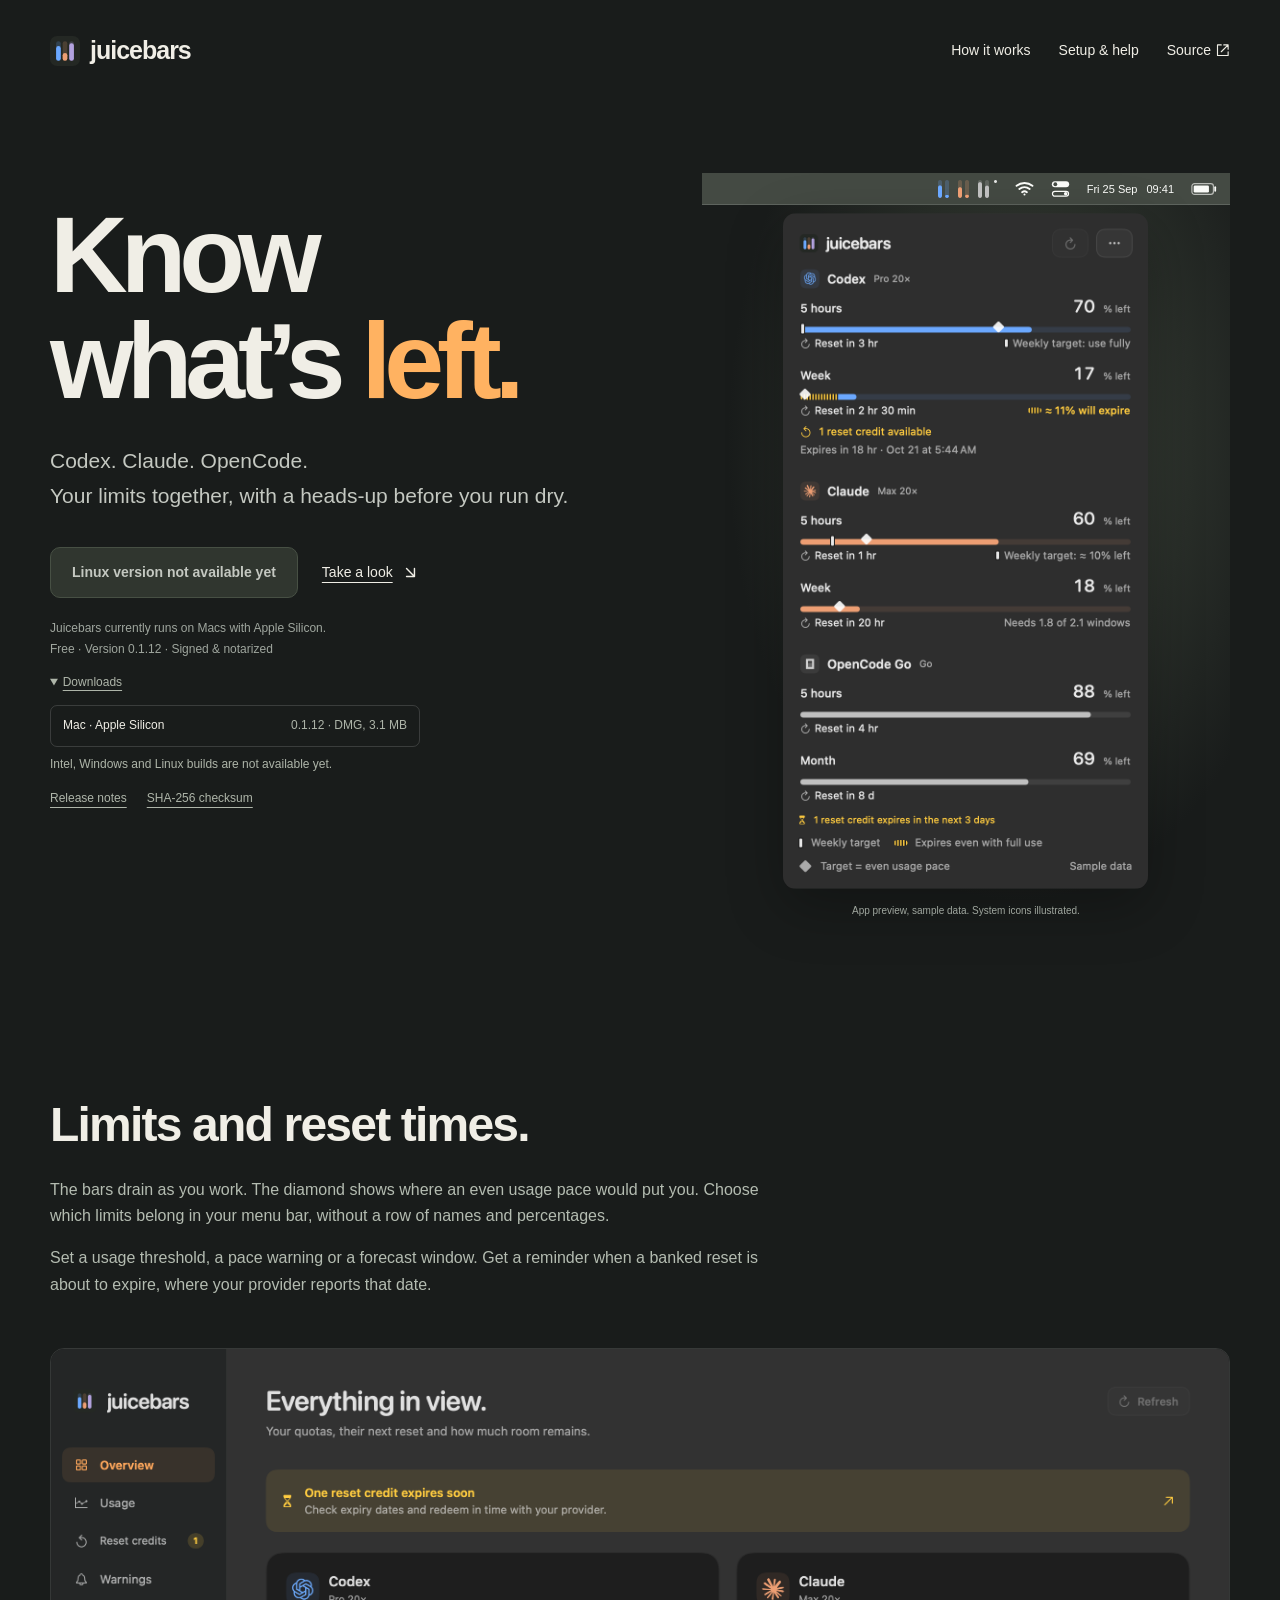
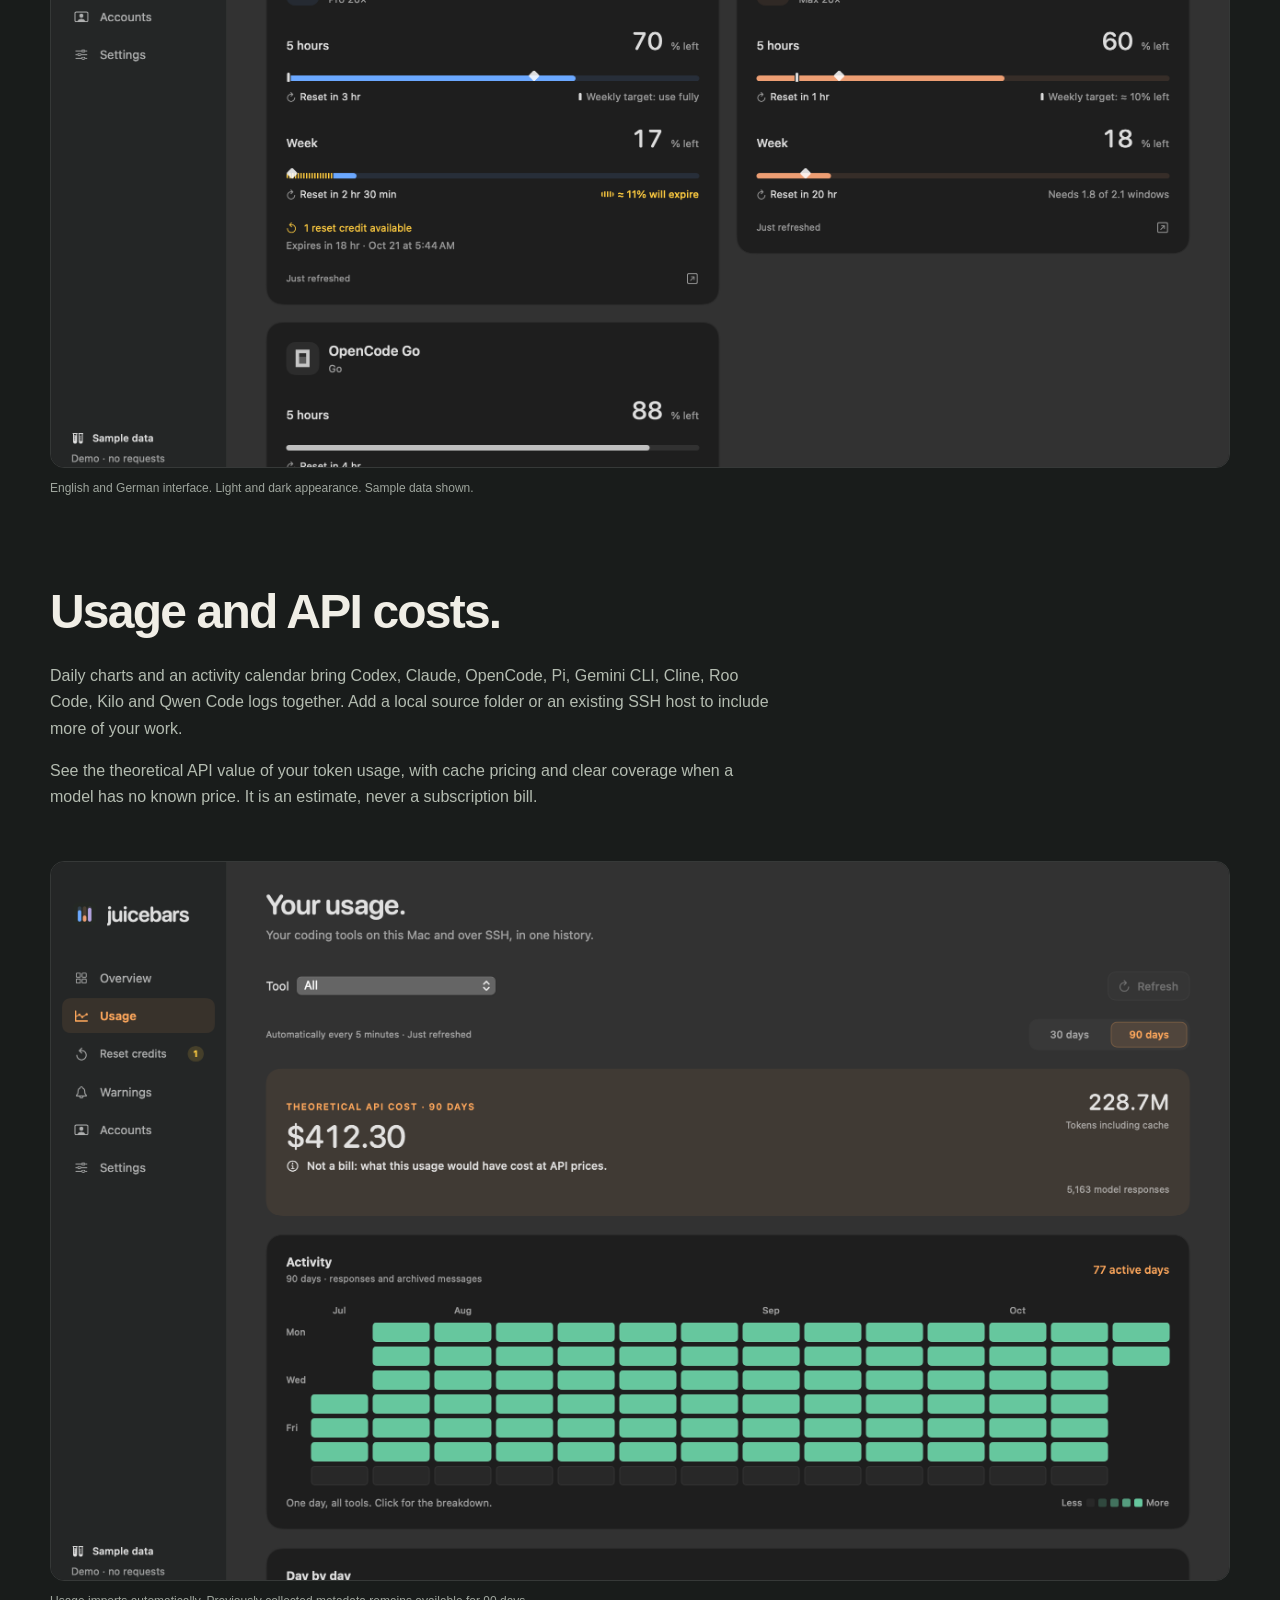
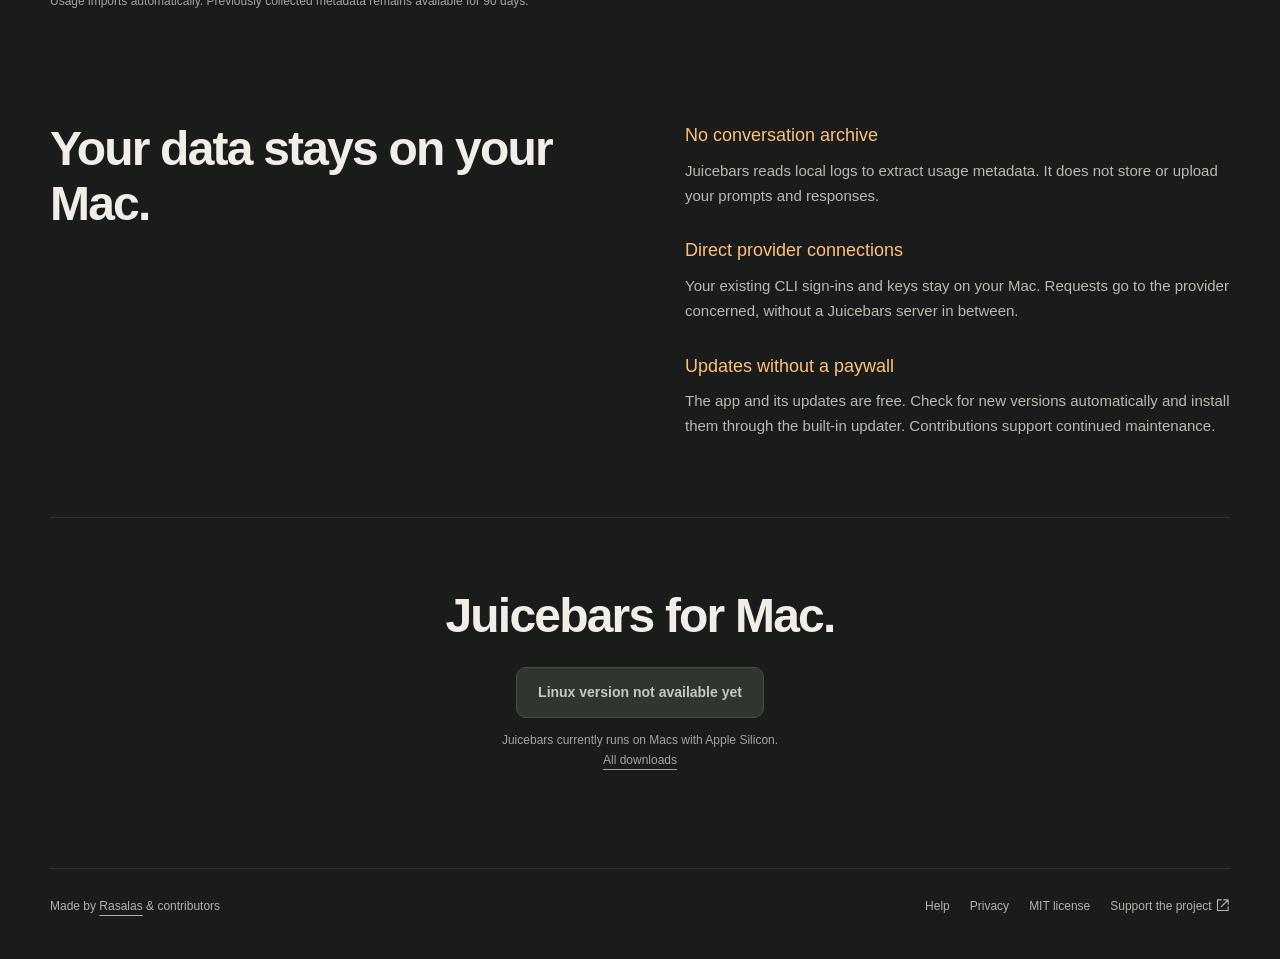
==== site/index.html @ 50c82d08 "Publish 0.1.12 downloads and update validation evidence" ====
<!doctype html>
<html lang="en">
<head>
<meta charset="utf-8"><meta name="viewport" content="width=device-width,initial-scale=1">
<title>Juicebars · Know what's left</title>
<meta name="description" content="Codex, Claude and OpenCode usage in your Mac menu bar. Quotas, timely warnings and local history. Free and open source.">
<meta name="theme-color" content="#191c1b"><link rel="icon" href="assets/juicebar.svg?v=juicebars"><link rel="stylesheet" href="style.css"><script src="download.js" defer></script>
<meta property="og:title" content="Juicebars · Know what's left"><meta property="og:description" content="Your AI subscriptions, one quiet menu bar. Free and open source for macOS."><meta property="og:image" content="https://rasalas.github.io/juicebar/assets/overview.png">
</head>
<body>
<a class="skip" href="#main">Skip to content</a>
<header class="wrap"><a class="brand" href="./"><img src="assets/juicebar.svg?v=juicebars" alt="" width="30" height="30">juicebars</a><nav aria-label="Main"><a href="#how">How it works</a><a href="help.html">Setup & help</a><a href="https://github.com/Rasalas/juicebar">Source <svg class="icon" viewBox="0 0 24 24" fill="none" stroke="currentColor" stroke-width="1.8" stroke-linecap="round" stroke-linejoin="round" aria-hidden="true" focusable="false"><path d="M14 3h7v7m0-7L10 14"/><path d="M10 3H4v17h17v-6"/></svg></a></nav></header>
<main id="main">
<section class="hero wrap">
<div class="intro"><h1>Know<br>what’s <em>left.</em></h1><p class="lead">Codex. Claude. OpenCode.<br>Your limits together, with a heads-up before you run dry.</p><div class="actions"><a class="button" data-download href="https://github.com/Rasalas/juicebar/releases/download/v0.1.12/Juicebar-0.1.12-macOS-arm64.dmg"><span data-download-label>Download for Mac</span> <svg class="icon" viewBox="0 0 24 24" fill="none" stroke="currentColor" stroke-width="1.8" stroke-linecap="round" stroke-linejoin="round" aria-hidden="true" focusable="false"><path d="M12 3v12m-5-5 5 5 5-5"/><path d="M5 15v5h14v-5"/></svg></a><a class="quiet" href="#how">Take a look <svg class="icon" viewBox="0 0 24 24" fill="none" stroke="currentColor" stroke-width="1.8" stroke-linecap="round" stroke-linejoin="round" aria-hidden="true" focusable="false"><path d="M7 7l10 10M7 17h10V7"/></svg></a></div><p class="small"><span data-download-status>Apple Silicon · macOS 14 or later</span><br>Free · Version 0.1.12 · Signed & notarized</p><details class="download-options"><summary>Downloads</summary><a href="https://github.com/Rasalas/juicebar/releases/download/v0.1.12/Juicebar-0.1.12-macOS-arm64.dmg">Mac · Apple Silicon <span>0.1.12 · DMG, 3.1 MB</span></a><p>Intel, Windows and Linux builds are not available yet.</p></details><p class="release-links"><a href="https://github.com/Rasalas/juicebar/releases/tag/v0.1.12">Release notes</a><a href="https://github.com/Rasalas/juicebar/releases/download/v0.1.12/SHA256SUMS.txt">SHA-256 checksum</a></p></div>
<div class="hero-art"><div class="menubar" role="img" aria-label="Menu bar preview with actual Juicebars artwork. From right to left: battery, date and time, Control Center, Wi-Fi, and Juicebars's Codex, Claude and OpenCode quota bars.">
  <img height="44" width="126" class="menu-limits" src="assets/menu-limits.png" alt="">
  <svg class="system-icon wifi" viewBox="0 0 24 18" aria-hidden="true"><g fill="none" stroke="currentColor" stroke-width="2.4" stroke-linecap="round"><path d="M2 5a16 16 0 0 1 20 0M5.5 9a10.5 10.5 0 0 1 13 0M9 13a5 5 0 0 1 6 0"/></g><circle cx="12" cy="16" r="1.3" fill="currentColor"/></svg>
  <svg class="system-icon control-center" viewBox="0 0 22 20" aria-hidden="true"><rect x="1" y="1" width="20" height="7" rx="3.5" fill="currentColor"/><circle cx="5" cy="4.5" r="2.2" fill="#444a43"/><rect x="1.7" y="12.7" width="18.6" height="5.6" rx="2.8" stroke="currentColor" stroke-width="1.4" fill="none"/><circle cx="17" cy="15.5" r="2" fill="currentColor"/></svg>
  <span class="menu-date">Fri 25 Sep <span>09:41</span></span>
  <svg class="system-icon battery" viewBox="0 0 29 14" aria-hidden="true"><rect x="1" y="1" width="24" height="12" rx="3" stroke="currentColor" stroke-opacity=".65" stroke-width="1.3" fill="none"/><rect x="3" y="3" width="17" height="8" rx="1.4" fill="currentColor"/><path d="M27 5v4" stroke="currentColor" stroke-width="2" stroke-linecap="round"/></svg>
</div><img height="1408" width="760" class="tray" src="assets/tray.png" alt="Juicebars popover with remaining quotas, reset times and even-pace markers for Codex, Claude and OpenCode Go."><p class="caption">App preview, sample data. System icons illustrated.</p></div>
</section>
<section id="how" class="wrap feature"><div><h2>Limits and reset times.</h2><p>The bars drain as you work. The diamond shows where an even usage pace would put you. Choose which limits belong in your menu bar, without a row of names and percentages.</p><p>Set a usage threshold, a pace warning or a forecast window. Get a reminder when a banked reset is about to expire, where your provider reports that date.</p></div><figure class="wide"><img height="1600" width="2560" src="assets/overview.png" loading="lazy" alt="Juicebars overview showing Codex and Claude quotas side by side, plus an expiring reset warning."><figcaption>English and German interface. Light and dark appearance. Sample data shown.</figcaption></figure></section>
<section class="wrap feature"><div><h2>Usage and API costs.</h2><p>Daily charts and an activity calendar bring Codex, Claude, OpenCode, Pi, Gemini CLI, Cline, Roo Code, Kilo and Qwen Code logs together. Add a local source folder or an existing SSH host to include more of your work.</p><p>See the theoretical API value of your token usage, with cache pricing and clear coverage when a model has no known price. It is an estimate, never a subscription bill.</p></div><figure class="wide"><img height="1600" width="2560" src="assets/usage.png" loading="lazy" alt="Usage dashboard with theoretical API costs, activity calendar and daily usage chart."><figcaption>Usage imports automatically. Previously collected metadata remains available for 90 days.</figcaption></figure></section>
<section class="wrap details"><div><h2>Your data stays on your Mac.</h2></div><dl><dt>No conversation archive</dt><dd>Juicebars reads local logs to extract usage metadata. It does not store or upload your prompts and responses.</dd><dt>Direct provider connections</dt><dd>Your existing CLI sign-ins and keys stay on your Mac. Requests go to the provider concerned, without a Juicebars server in between.</dd><dt>Updates without a paywall</dt><dd>The app and its updates are free. Check for new versions automatically and install them through the built-in updater. Contributions support continued maintenance.</dd></dl></section>
<section class="wrap last"><h2>Juicebars for Mac.</h2><a class="button" data-download href="https://github.com/Rasalas/juicebar/releases/download/v0.1.12/Juicebar-0.1.12-macOS-arm64.dmg"><span data-download-label>Download for Mac</span> <svg class="icon" viewBox="0 0 24 24" fill="none" stroke="currentColor" stroke-width="1.8" stroke-linecap="round" stroke-linejoin="round" aria-hidden="true" focusable="false"><path d="M12 3v12m-5-5 5 5 5-5"/><path d="M5 15v5h14v-5"/></svg></a><p class="small"><span data-download-status>Apple Silicon · macOS 14 or later</span><br><a href="#main">All downloads</a></p></section>
</main>
<footer class="wrap"><span>Made by <a href="https://github.com/Rasalas">Rasalas</a> & contributors</span><nav aria-label="Footer"><a href="help.html">Help</a><a href="https://github.com/Rasalas/juicebar/blob/main/PRIVACY.md">Privacy</a><a href="https://github.com/Rasalas/juicebar/blob/main/LICENSE">MIT license</a><a href="https://github.com/sponsors/Rasalas">Support the project <svg class="icon" viewBox="0 0 24 24" fill="none" stroke="currentColor" stroke-width="1.8" stroke-linecap="round" stroke-linejoin="round" aria-hidden="true" focusable="false"><path d="M14 3h7v7m0-7L10 14"/><path d="M10 3H4v17h17v-6"/></svg></a></nav></footer>
</body></html>
---- site/style.css ----
@font-face{font-family:JuiceDisplay;src:local("Avenir Next"),local("Avenir");font-display:swap}
*{box-sizing:border-box}
html{scroll-behavior:smooth;scroll-padding-top:30px}
body{margin:0;background:#191c1b;color:#f0eee6;font-family:JuiceDisplay,"Trebuchet MS",sans-serif;line-height:1.65}
a{color:inherit;text-underline-offset:5px}
a:focus-visible,summary:focus-visible{outline:3px solid #ffc077;outline-offset:6px}
a:hover{color:#ffc077}
.wrap{width:min(1180px,calc(100% - 64px));margin:auto}
header{display:flex;align-items:center;justify-content:space-between;padding:30px 0;gap:24px}
.brand{display:flex;align-items:center;gap:10px;font-size:25px;font-weight:800;letter-spacing:-1px;text-decoration:none}
nav{display:flex;gap:28px;font-size:14px}
nav a{text-decoration:none}
.hero{display:grid;grid-template-columns:1.13fr 1fr;align-items:start;gap:55px;padding:72px 0 70px}
.intro{padding-top:30px}
h1{font-size:clamp(76px,8.4vw,116px);letter-spacing:-7px;line-height:.98;margin:0 0 30px;font-weight:700}
h1 em{font-style:normal;color:#ffb261}
.lead{font-size:21px;line-height:1.65;color:#c4c8c1}
.actions{display:flex;align-items:center;gap:24px;margin:34px 0 20px}
.button{display:inline-flex;justify-content:space-between;gap:32px;align-items:center;text-decoration:none;color:#22241d;background:#ffb261;border:1px solid #ffb261;border-radius:10px;padding:13px 21px;font-weight:700;font-size:15px;transition:background .15s,transform .15s}
.button:hover{background:#ffd5a3;color:#22241d;transform:translateY(-2px)}
.quiet{font-size:14px}
.small,.caption,figcaption{font-size:12px;color:#9fa69e;line-height:1.7}
.hero-art{position:relative;padding:0 0 10px;border-radius:30px;background:radial-gradient(ellipse at 60% 35%,#40483d 0,transparent 65%)}




.tray{display:block;width:100%;max-width:365px;margin-inline:auto;height:auto;border-radius:13px;box-shadow:0 18px 55px #0004}
.caption{text-align:center;font-size:10px;margin:13px 0}
.feature{display:grid;grid-template-columns:1fr;gap:22px;padding-top:85px}
h2{font-weight:600;font-size:clamp(32px,4vw,48px);letter-spacing:-1.8px;line-height:1.15;margin:0 0 24px}
.feature>div{max-width:760px}
.feature p{max-width:720px;font-size:16px;color:#b4bcb1}
.wide{grid-column:1/-1;margin:12px 0 0}
.wide img{display:block;width:100%;height:auto;max-height:720px;object-fit:cover;object-position:top;border:1px solid #ffffff20;border-radius:14px}
.wide figcaption{margin-top:10px}
.details{display:grid;grid-template-columns:1fr 1fr;gap:90px;padding:110px 0 50px}
.details dl{margin:0}
.details dt{font-size:18px;color:#ffbf7c;margin-bottom:8px}
.details dd{margin:0 0 28px;color:#b4bcb1;font-size:15px}
.last{padding:70px 0 85px;border-top:1px solid #ffffff18;text-align:center}
.last .button{min-width:205px}
.last h2{font-size:48px}
footer{display:flex;justify-content:space-between;gap:25px;border-top:1px solid #ffffff18;padding:28px 0 42px!important;font-size:12px;color:#aeb5a9}
footer nav{gap:20px;font-size:12px}
.skip{position:absolute;left:20px;top:-100px;background:#ffb261;color:#191c1b;padding:10px;z-index:2}
.skip:focus{top:15px}
.article{max-width:800px;padding:50px 0 80px}
.article h1{font-size:64px;letter-spacing:-3px}
.article h2{font-size:28px;margin-top:45px}
.article p,.article li{color:#c6ccc2}
.article code{background:#30372e;border-radius:4px;padding:3px 7px;font-size:14px}
.article li{margin-bottom:12px}
.article details{border-top:1px solid #ffffff20;padding:18px 0}
.article summary{cursor:pointer;font-size:18px;color:#ffbf7c}
.article .note{padding:18px 22px;border-left:3px solid #ffb261;background:#242824}
@media(max-width:800px){.wrap{width:calc(100% - 40px)}
header{padding:22px 0}
header nav{gap:16px}
header nav a[href="#how"]{display:none}
.hero{gap:30px;padding-top:35px;grid-template-columns:1fr 1fr}
h1{font-size:75px;letter-spacing:-4px}
.lead{font-size:17px}
.actions{flex-direction:column;align-items:flex-start;gap:16px}
.hero-art{padding:0}
.details{gap:35px}
.feature{grid-template-columns:1fr;gap:16px}
.wide img{max-height:540px}
footer{flex-direction:column}
.last h2{font-size:38px}
}
@media(max-width:560px){.hero{grid-template-columns:1fr;padding-top:20px}
.intro{padding-top:0}
h1{font-size:84px}
.lead{font-size:19px}
.actions{flex-direction:row;align-items:center;flex-wrap:wrap}
.hero-art{max-width:390px;width:100%;margin:25px auto 0}
.tray{max-height:none}
.feature{padding-top:70px}
.details{grid-template-columns:1fr;padding-top:70px;gap:20px}
.wide img{max-height:360px}
.article h1{font-size:48px}
footer nav{flex-wrap:wrap}
}
@media(prefers-reduced-motion:reduce){html{scroll-behavior:auto}
.button{transition:none}
}

.icon{width:19px;height:19px;flex:none;vertical-align:-4px}
nav .icon,footer .icon{width:15px;height:15px;vertical-align:-3px}
.quiet{display:inline-flex;align-items:center;gap:8px;white-space:nowrap}
.release-links{display:flex;gap:20px;font-size:12px;color:#aeb5a9;margin-top:8px}
.menubar{height:32px;display:flex;justify-content:flex-end;align-items:center;gap:17px;padding:0 13px;margin:0 0 8px;border-bottom:1px solid #ffffff24;background:#444a43;color:#fafbf8;font-family:-apple-system,BlinkMacSystemFont,sans-serif;white-space:nowrap}

.system-icon{display:block;flex:none;width:19px;height:18px}
.system-icon.battery{width:26px;height:14px}
.menu-date{font-size:11px;font-weight:500;display:flex;gap:9px}
@media(max-width:1000px) and (min-width:561px){.menubar{gap:9px;padding-inline:8px}.menu-date{font-size:10px;gap:5px}.system-icon{width:16px}.system-icon.battery{width:22px}}
@media(max-width:700px) and (min-width:561px){.hero{grid-template-columns:1fr}.hero-art{max-width:440px;width:100%;margin:15px auto 0}.actions{flex-direction:row;align-items:center}.menubar{gap:16px}}
@media(max-width:380px){.menubar{gap:9px;padding-inline:8px}.menu-date{font-size:10px;gap:5px}.system-icon{width:16px}.system-icon.battery{width:22px}header{gap:12px}.brand{font-size:23px}header nav{gap:12px;font-size:12px}}

.button[aria-disabled="true"]{background:#30362f;border-color:#475044;color:#c4c8c1;cursor:default;transform:none;font-size:14px;gap:12px}
.button[aria-disabled="true"] .icon{display:none}
.download-options{font-size:12px;color:#aeb5a9;max-width:370px;margin:14px 0}
.download-options summary{cursor:pointer;width:fit-content;text-decoration:underline;text-underline-offset:4px}
.download-options a{display:flex;justify-content:space-between;gap:12px;margin-top:12px;padding:10px 12px;border:1px solid #ffffff25;border-radius:7px;text-decoration:none;color:#f0eee6}
.download-options a:hover{border-color:#ffb261}
.download-options a span{color:#aeb5a9;white-space:nowrap}
.download-options p{margin:8px 0}

.menu-limits{height:22px;width:auto;display:block;flex:none}
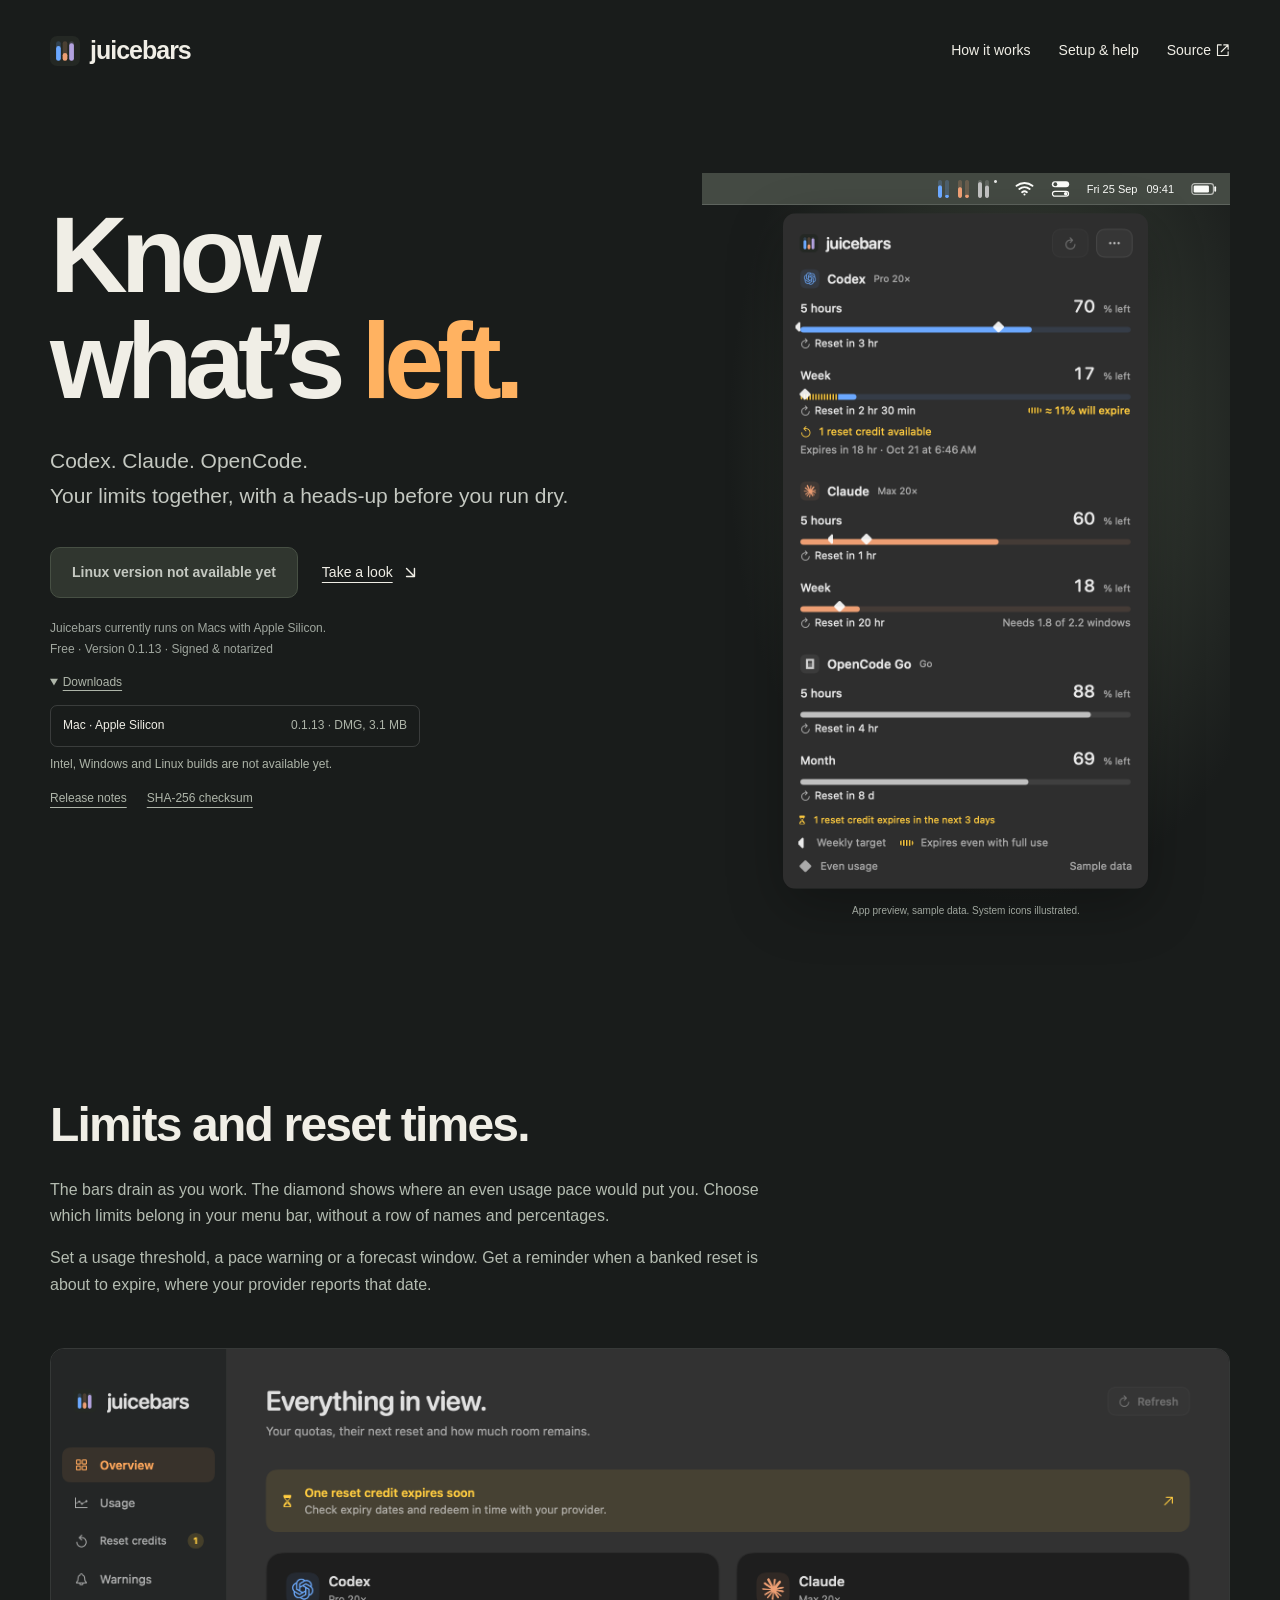
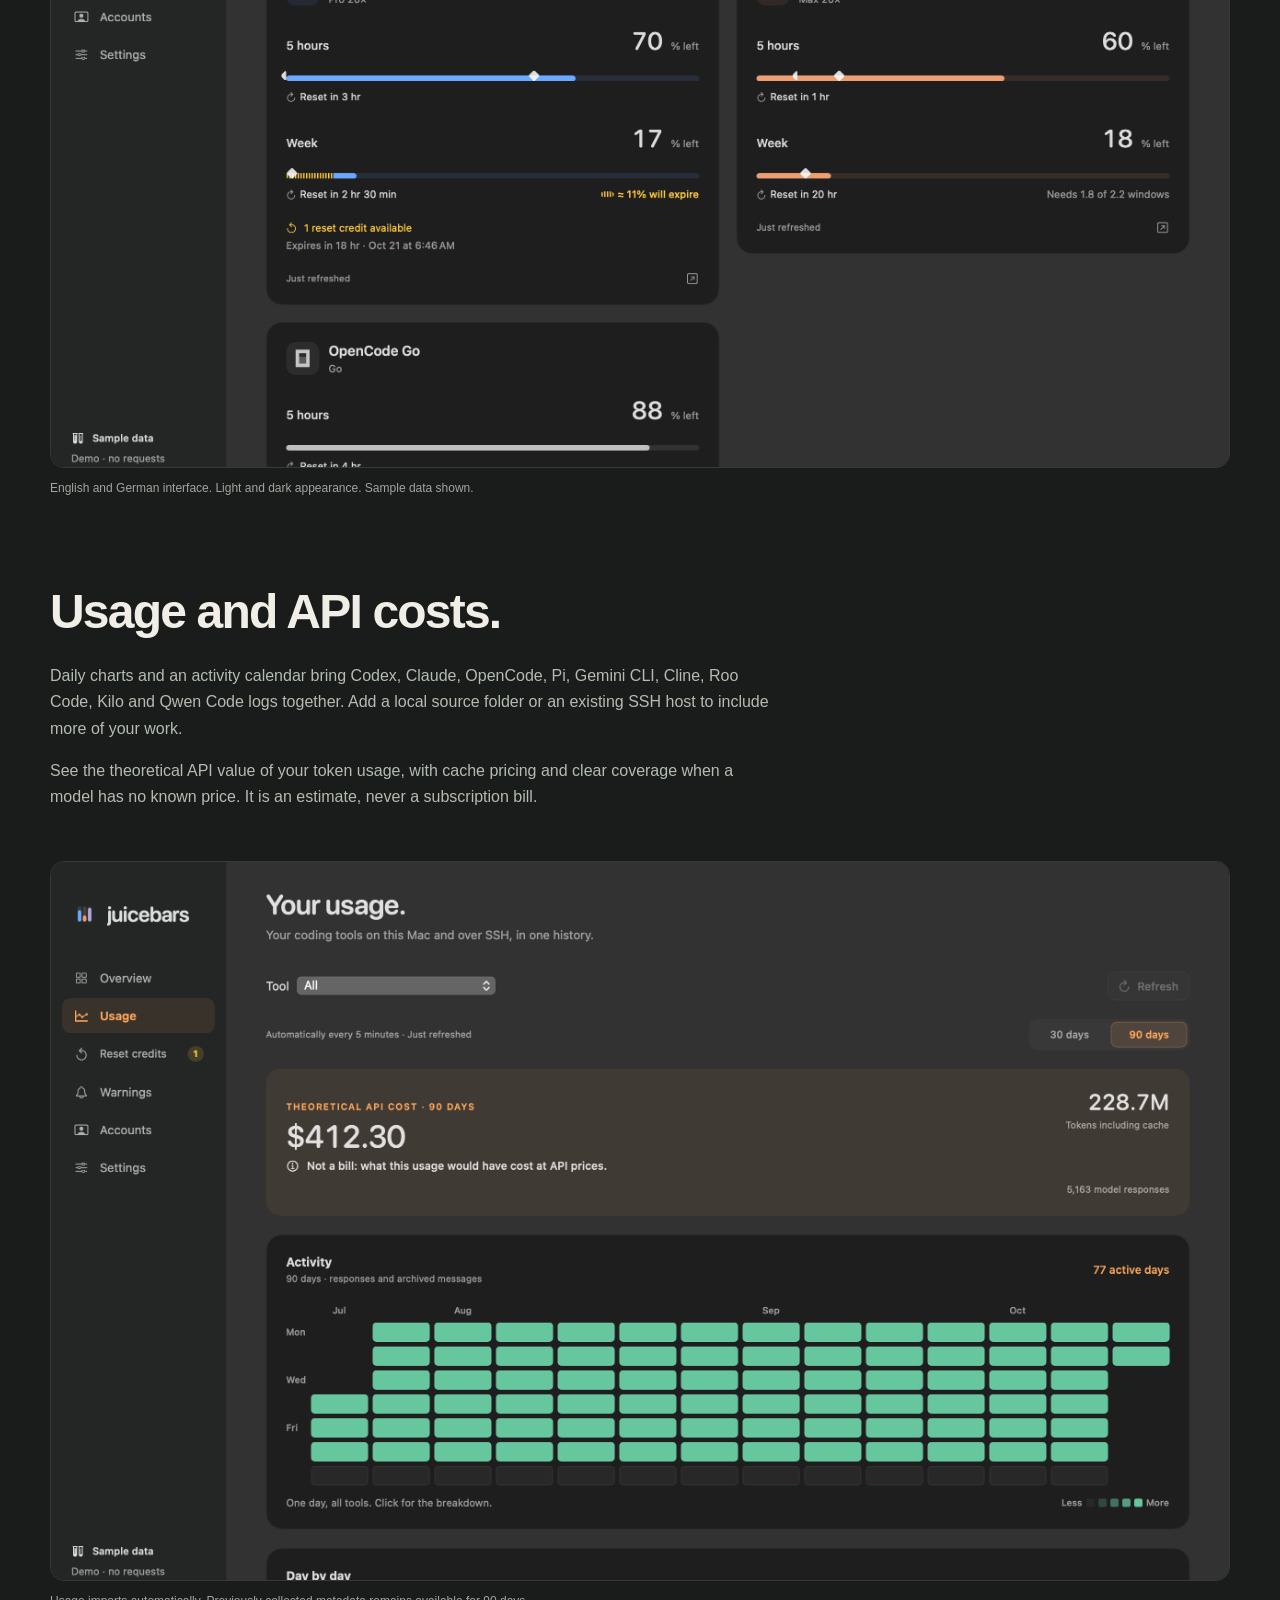
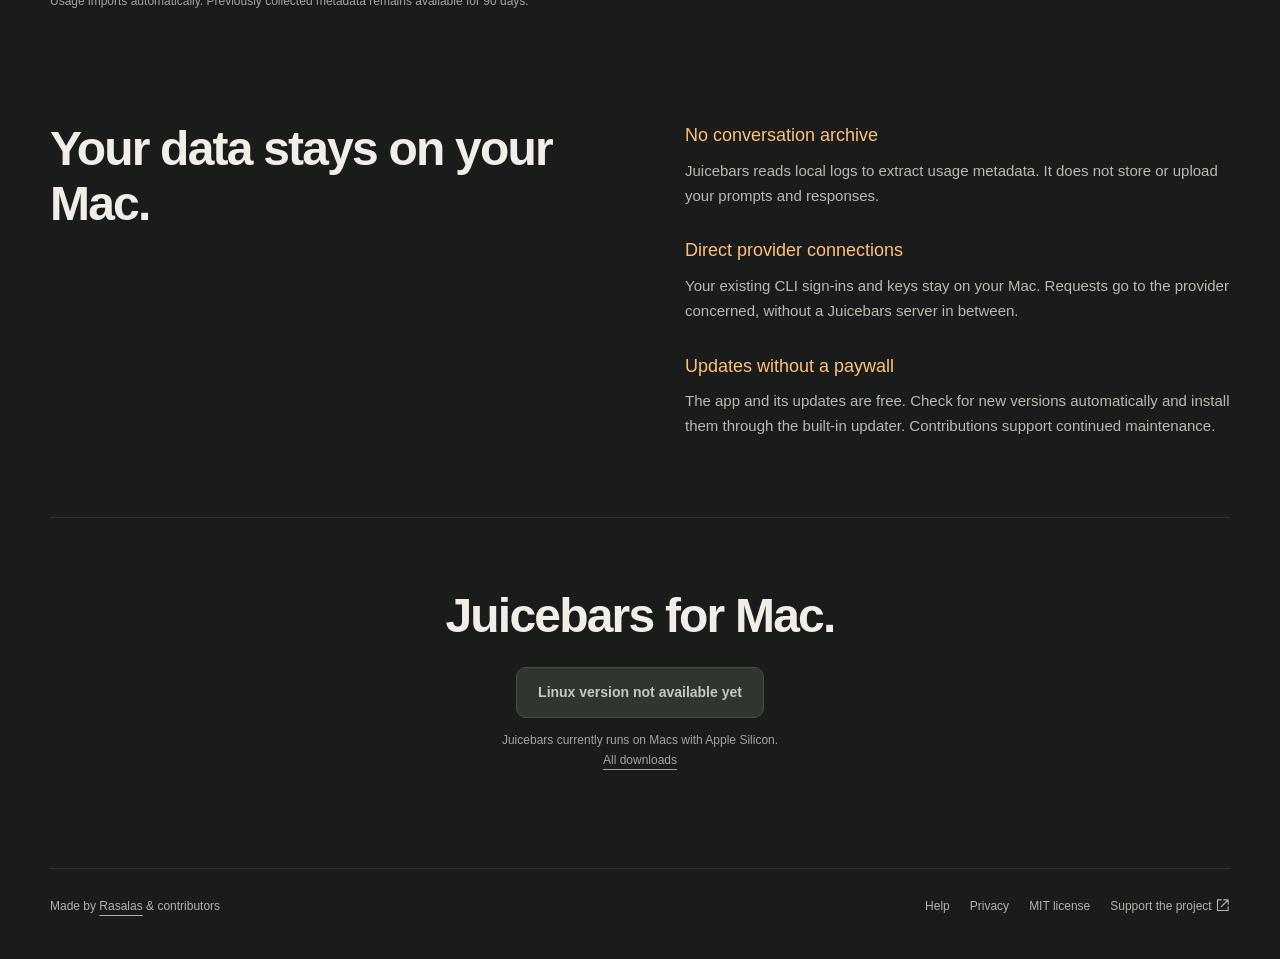
==== commit aa90fbc3: "Publish 0.1.13 download links and release validation" ====
--- a/site/index.html
+++ b/site/index.html
@@ -12,7 +12,7 @@
 <header class="wrap"><a class="brand" href="./"><img src="assets/juicebar.svg?v=juicebars" alt="" width="30" height="30">juicebars</a><nav aria-label="Main"><a href="#how">How it works</a><a href="help.html">Setup & help</a><a href="https://github.com/Rasalas/juicebar">Source <svg class="icon" viewBox="0 0 24 24" fill="none" stroke="currentColor" stroke-width="1.8" stroke-linecap="round" stroke-linejoin="round" aria-hidden="true" focusable="false"><path d="M14 3h7v7m0-7L10 14"/><path d="M10 3H4v17h17v-6"/></svg></a></nav></header>
 <main id="main">
 <section class="hero wrap">
-<div class="intro"><h1>Know<br>what’s <em>left.</em></h1><p class="lead">Codex. Claude. OpenCode.<br>Your limits together, with a heads-up before you run dry.</p><div class="actions"><a class="button" data-download href="https://github.com/Rasalas/juicebar/releases/download/v0.1.12/Juicebar-0.1.12-macOS-arm64.dmg"><span data-download-label>Download for Mac</span> <svg class="icon" viewBox="0 0 24 24" fill="none" stroke="currentColor" stroke-width="1.8" stroke-linecap="round" stroke-linejoin="round" aria-hidden="true" focusable="false"><path d="M12 3v12m-5-5 5 5 5-5"/><path d="M5 15v5h14v-5"/></svg></a><a class="quiet" href="#how">Take a look <svg class="icon" viewBox="0 0 24 24" fill="none" stroke="currentColor" stroke-width="1.8" stroke-linecap="round" stroke-linejoin="round" aria-hidden="true" focusable="false"><path d="M7 7l10 10M7 17h10V7"/></svg></a></div><p class="small"><span data-download-status>Apple Silicon · macOS 14 or later</span><br>Free · Version 0.1.12 · Signed & notarized</p><details class="download-options"><summary>Downloads</summary><a href="https://github.com/Rasalas/juicebar/releases/download/v0.1.12/Juicebar-0.1.12-macOS-arm64.dmg">Mac · Apple Silicon <span>0.1.12 · DMG, 3.1 MB</span></a><p>Intel, Windows and Linux builds are not available yet.</p></details><p class="release-links"><a href="https://github.com/Rasalas/juicebar/releases/tag/v0.1.12">Release notes</a><a href="https://github.com/Rasalas/juicebar/releases/download/v0.1.12/SHA256SUMS.txt">SHA-256 checksum</a></p></div>
+<div class="intro"><h1>Know<br>what’s <em>left.</em></h1><p class="lead">Codex. Claude. OpenCode.<br>Your limits together, with a heads-up before you run dry.</p><div class="actions"><a class="button" data-download href="https://github.com/Rasalas/juicebar/releases/download/v0.1.13/Juicebar-0.1.13-macOS-arm64.dmg"><span data-download-label>Download for Mac</span> <svg class="icon" viewBox="0 0 24 24" fill="none" stroke="currentColor" stroke-width="1.8" stroke-linecap="round" stroke-linejoin="round" aria-hidden="true" focusable="false"><path d="M12 3v12m-5-5 5 5 5-5"/><path d="M5 15v5h14v-5"/></svg></a><a class="quiet" href="#how">Take a look <svg class="icon" viewBox="0 0 24 24" fill="none" stroke="currentColor" stroke-width="1.8" stroke-linecap="round" stroke-linejoin="round" aria-hidden="true" focusable="false"><path d="M7 7l10 10M7 17h10V7"/></svg></a></div><p class="small"><span data-download-status>Apple Silicon · macOS 14 or later</span><br>Free · Version 0.1.13 · Signed & notarized</p><details class="download-options"><summary>Downloads</summary><a href="https://github.com/Rasalas/juicebar/releases/download/v0.1.13/Juicebar-0.1.13-macOS-arm64.dmg">Mac · Apple Silicon <span>0.1.13 · DMG, 3.1 MB</span></a><p>Intel, Windows and Linux builds are not available yet.</p></details><p class="release-links"><a href="https://github.com/Rasalas/juicebar/releases/tag/v0.1.13">Release notes</a><a href="https://github.com/Rasalas/juicebar/releases/download/v0.1.13/SHA256SUMS.txt">SHA-256 checksum</a></p></div>
 <div class="hero-art"><div class="menubar" role="img" aria-label="Menu bar preview with actual Juicebars artwork. From right to left: battery, date and time, Control Center, Wi-Fi, and Juicebars's Codex, Claude and OpenCode quota bars.">
   <img height="44" width="126" class="menu-limits" src="assets/menu-limits.png" alt="">
   <svg class="system-icon wifi" viewBox="0 0 24 18" aria-hidden="true"><g fill="none" stroke="currentColor" stroke-width="2.4" stroke-linecap="round"><path d="M2 5a16 16 0 0 1 20 0M5.5 9a10.5 10.5 0 0 1 13 0M9 13a5 5 0 0 1 6 0"/></g><circle cx="12" cy="16" r="1.3" fill="currentColor"/></svg>
@@ -24,7 +24,7 @@
 <section id="how" class="wrap feature"><div><h2>Limits and reset times.</h2><p>The bars drain as you work. The diamond shows where an even usage pace would put you. Choose which limits belong in your menu bar, without a row of names and percentages.</p><p>Set a usage threshold, a pace warning or a forecast window. Get a reminder when a banked reset is about to expire, where your provider reports that date.</p></div><figure class="wide"><img height="1600" width="2560" src="assets/overview.png" loading="lazy" alt="Juicebars overview showing Codex and Claude quotas side by side, plus an expiring reset warning."><figcaption>English and German interface. Light and dark appearance. Sample data shown.</figcaption></figure></section>
 <section class="wrap feature"><div><h2>Usage and API costs.</h2><p>Daily charts and an activity calendar bring Codex, Claude, OpenCode, Pi, Gemini CLI, Cline, Roo Code, Kilo and Qwen Code logs together. Add a local source folder or an existing SSH host to include more of your work.</p><p>See the theoretical API value of your token usage, with cache pricing and clear coverage when a model has no known price. It is an estimate, never a subscription bill.</p></div><figure class="wide"><img height="1600" width="2560" src="assets/usage.png" loading="lazy" alt="Usage dashboard with theoretical API costs, activity calendar and daily usage chart."><figcaption>Usage imports automatically. Previously collected metadata remains available for 90 days.</figcaption></figure></section>
 <section class="wrap details"><div><h2>Your data stays on your Mac.</h2></div><dl><dt>No conversation archive</dt><dd>Juicebars reads local logs to extract usage metadata. It does not store or upload your prompts and responses.</dd><dt>Direct provider connections</dt><dd>Your existing CLI sign-ins and keys stay on your Mac. Requests go to the provider concerned, without a Juicebars server in between.</dd><dt>Updates without a paywall</dt><dd>The app and its updates are free. Check for new versions automatically and install them through the built-in updater. Contributions support continued maintenance.</dd></dl></section>
-<section class="wrap last"><h2>Juicebars for Mac.</h2><a class="button" data-download href="https://github.com/Rasalas/juicebar/releases/download/v0.1.12/Juicebar-0.1.12-macOS-arm64.dmg"><span data-download-label>Download for Mac</span> <svg class="icon" viewBox="0 0 24 24" fill="none" stroke="currentColor" stroke-width="1.8" stroke-linecap="round" stroke-linejoin="round" aria-hidden="true" focusable="false"><path d="M12 3v12m-5-5 5 5 5-5"/><path d="M5 15v5h14v-5"/></svg></a><p class="small"><span data-download-status>Apple Silicon · macOS 14 or later</span><br><a href="#main">All downloads</a></p></section>
+<section class="wrap last"><h2>Juicebars for Mac.</h2><a class="button" data-download href="https://github.com/Rasalas/juicebar/releases/download/v0.1.13/Juicebar-0.1.13-macOS-arm64.dmg"><span data-download-label>Download for Mac</span> <svg class="icon" viewBox="0 0 24 24" fill="none" stroke="currentColor" stroke-width="1.8" stroke-linecap="round" stroke-linejoin="round" aria-hidden="true" focusable="false"><path d="M12 3v12m-5-5 5 5 5-5"/><path d="M5 15v5h14v-5"/></svg></a><p class="small"><span data-download-status>Apple Silicon · macOS 14 or later</span><br><a href="#main">All downloads</a></p></section>
 </main>
 <footer class="wrap"><span>Made by <a href="https://github.com/Rasalas">Rasalas</a> & contributors</span><nav aria-label="Footer"><a href="help.html">Help</a><a href="https://github.com/Rasalas/juicebar/blob/main/PRIVACY.md">Privacy</a><a href="https://github.com/Rasalas/juicebar/blob/main/LICENSE">MIT license</a><a href="https://github.com/sponsors/Rasalas">Support the project <svg class="icon" viewBox="0 0 24 24" fill="none" stroke="currentColor" stroke-width="1.8" stroke-linecap="round" stroke-linejoin="round" aria-hidden="true" focusable="false"><path d="M14 3h7v7m0-7L10 14"/><path d="M10 3H4v17h17v-6"/></svg></a></nav></footer>
 </body></html>
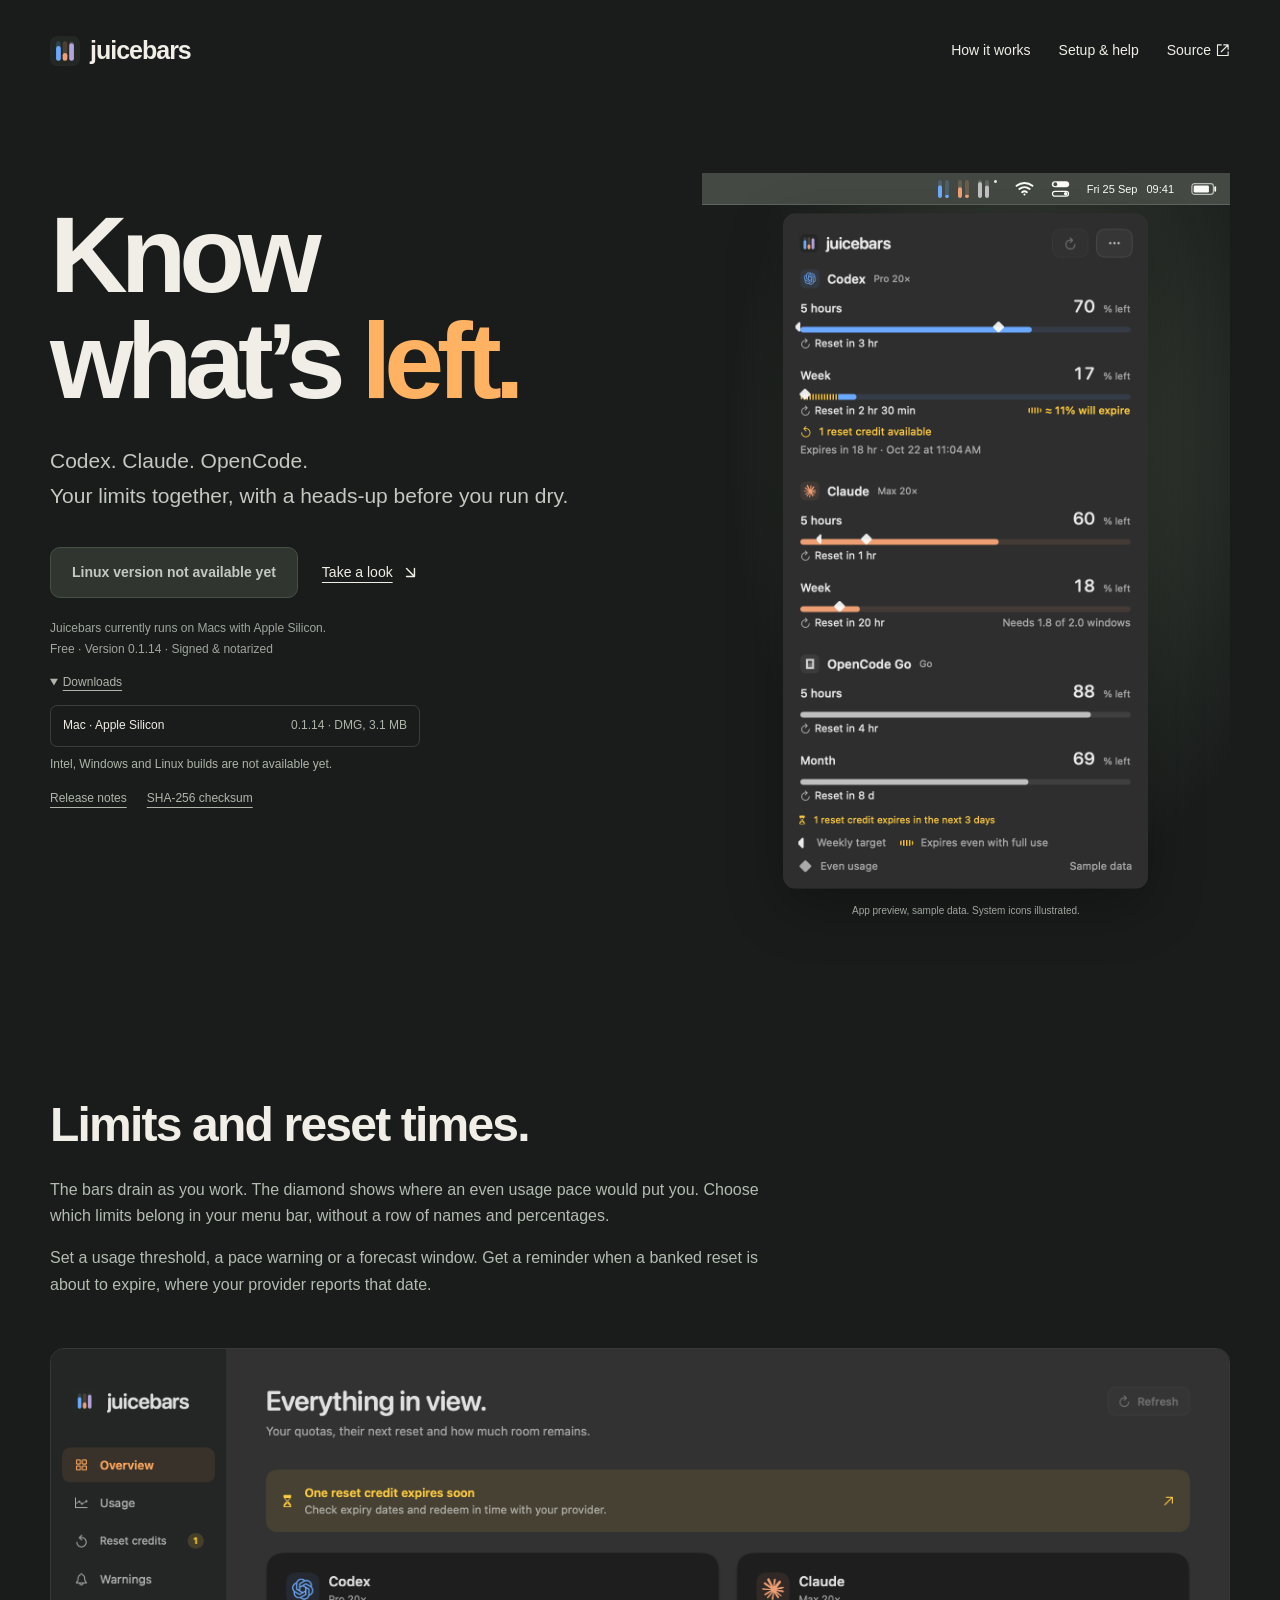
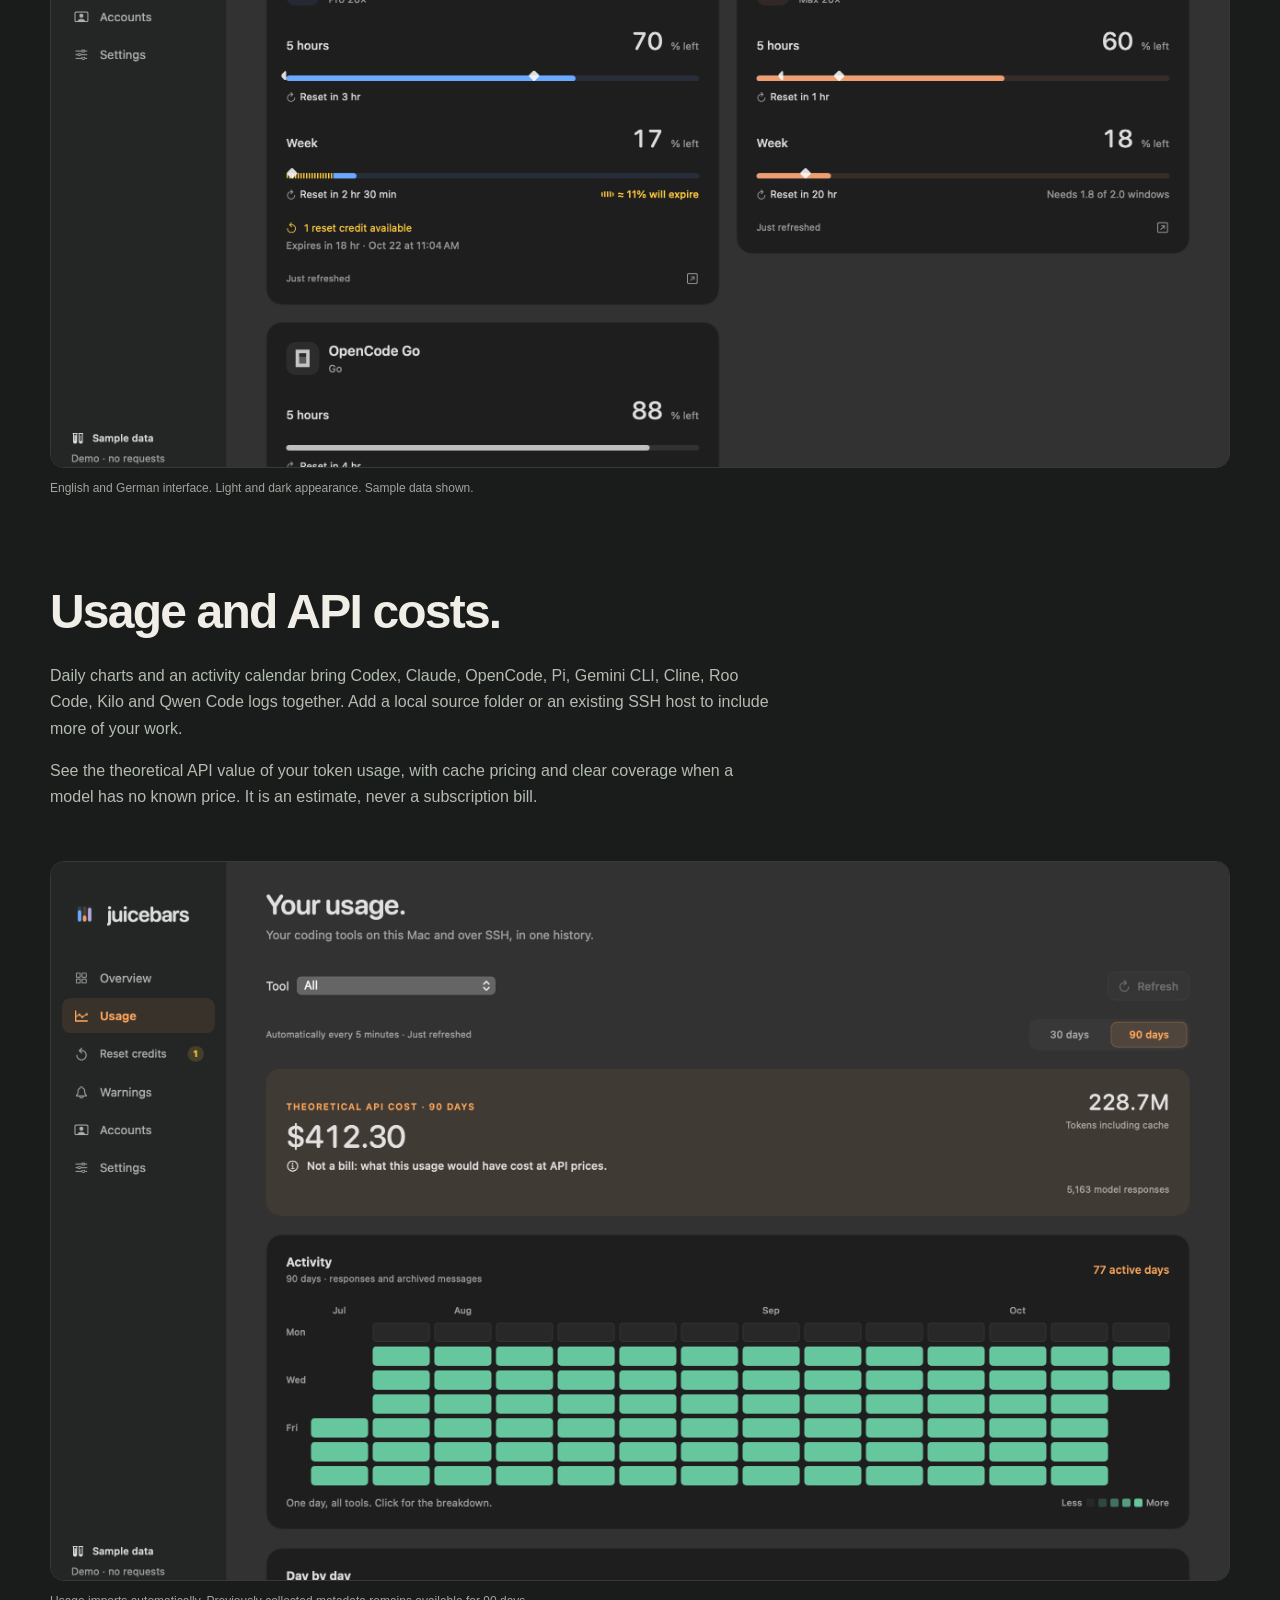
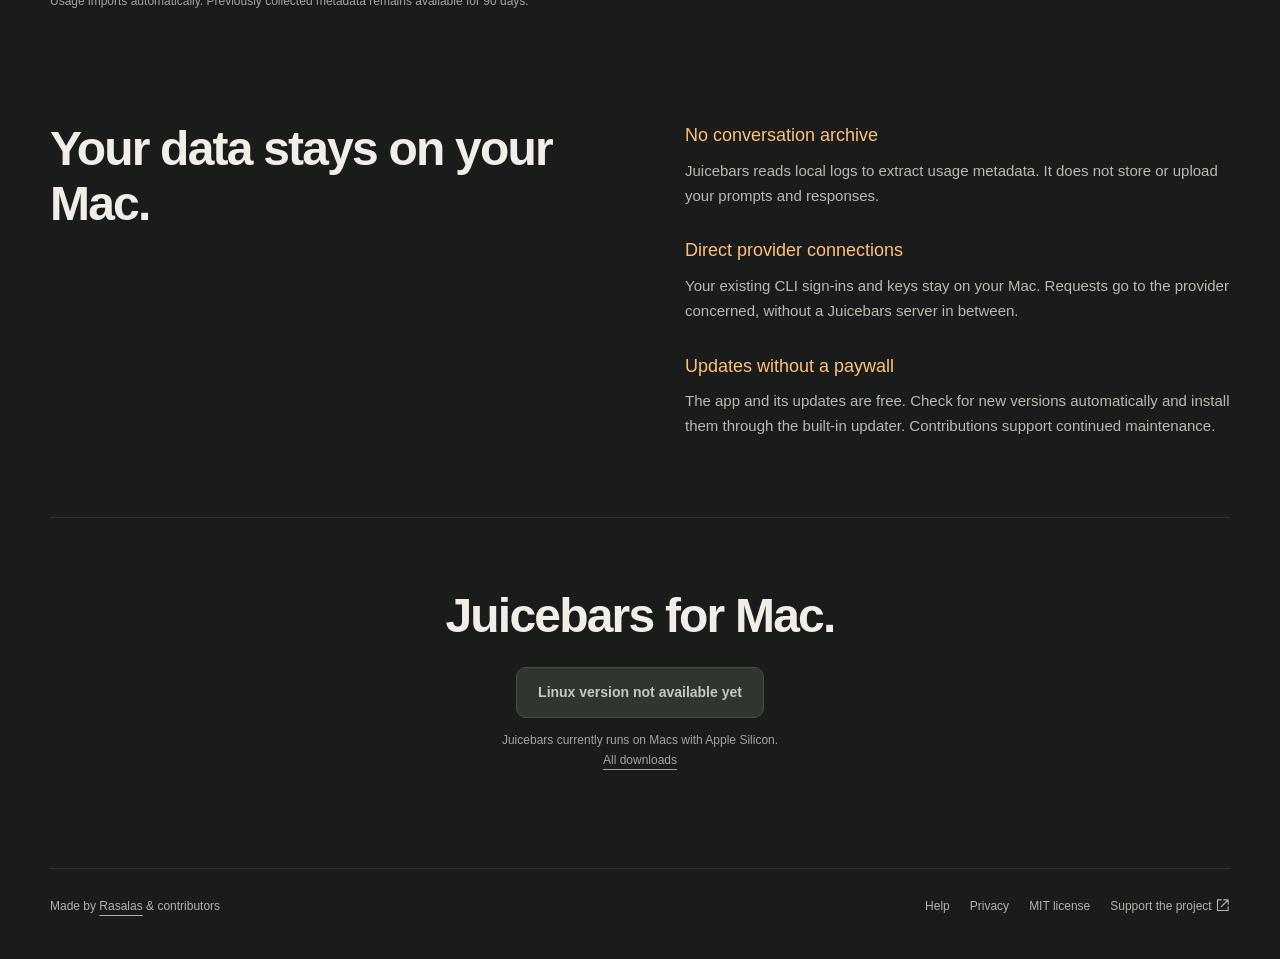
==== commit 5cdb3be0: "Publish 0.1.14 downloads and release validation" ====
--- a/site/index.html
+++ b/site/index.html
@@ -12,7 +12,7 @@
 <header class="wrap"><a class="brand" href="./"><img src="assets/juicebar.svg?v=juicebars" alt="" width="30" height="30">juicebars</a><nav aria-label="Main"><a href="#how">How it works</a><a href="help.html">Setup & help</a><a href="https://github.com/Rasalas/juicebar">Source <svg class="icon" viewBox="0 0 24 24" fill="none" stroke="currentColor" stroke-width="1.8" stroke-linecap="round" stroke-linejoin="round" aria-hidden="true" focusable="false"><path d="M14 3h7v7m0-7L10 14"/><path d="M10 3H4v17h17v-6"/></svg></a></nav></header>
 <main id="main">
 <section class="hero wrap">
-<div class="intro"><h1>Know<br>what’s <em>left.</em></h1><p class="lead">Codex. Claude. OpenCode.<br>Your limits together, with a heads-up before you run dry.</p><div class="actions"><a class="button" data-download href="https://github.com/Rasalas/juicebar/releases/download/v0.1.13/Juicebar-0.1.13-macOS-arm64.dmg"><span data-download-label>Download for Mac</span> <svg class="icon" viewBox="0 0 24 24" fill="none" stroke="currentColor" stroke-width="1.8" stroke-linecap="round" stroke-linejoin="round" aria-hidden="true" focusable="false"><path d="M12 3v12m-5-5 5 5 5-5"/><path d="M5 15v5h14v-5"/></svg></a><a class="quiet" href="#how">Take a look <svg class="icon" viewBox="0 0 24 24" fill="none" stroke="currentColor" stroke-width="1.8" stroke-linecap="round" stroke-linejoin="round" aria-hidden="true" focusable="false"><path d="M7 7l10 10M7 17h10V7"/></svg></a></div><p class="small"><span data-download-status>Apple Silicon · macOS 14 or later</span><br>Free · Version 0.1.13 · Signed & notarized</p><details class="download-options"><summary>Downloads</summary><a href="https://github.com/Rasalas/juicebar/releases/download/v0.1.13/Juicebar-0.1.13-macOS-arm64.dmg">Mac · Apple Silicon <span>0.1.13 · DMG, 3.1 MB</span></a><p>Intel, Windows and Linux builds are not available yet.</p></details><p class="release-links"><a href="https://github.com/Rasalas/juicebar/releases/tag/v0.1.13">Release notes</a><a href="https://github.com/Rasalas/juicebar/releases/download/v0.1.13/SHA256SUMS.txt">SHA-256 checksum</a></p></div>
+<div class="intro"><h1>Know<br>what’s <em>left.</em></h1><p class="lead">Codex. Claude. OpenCode.<br>Your limits together, with a heads-up before you run dry.</p><div class="actions"><a class="button" data-download href="https://github.com/Rasalas/juicebar/releases/download/v0.1.14/Juicebar-0.1.14-macOS-arm64.dmg"><span data-download-label>Download for Mac</span> <svg class="icon" viewBox="0 0 24 24" fill="none" stroke="currentColor" stroke-width="1.8" stroke-linecap="round" stroke-linejoin="round" aria-hidden="true" focusable="false"><path d="M12 3v12m-5-5 5 5 5-5"/><path d="M5 15v5h14v-5"/></svg></a><a class="quiet" href="#how">Take a look <svg class="icon" viewBox="0 0 24 24" fill="none" stroke="currentColor" stroke-width="1.8" stroke-linecap="round" stroke-linejoin="round" aria-hidden="true" focusable="false"><path d="M7 7l10 10M7 17h10V7"/></svg></a></div><p class="small"><span data-download-status>Apple Silicon · macOS 14 or later</span><br>Free · Version 0.1.14 · Signed & notarized</p><details class="download-options"><summary>Downloads</summary><a href="https://github.com/Rasalas/juicebar/releases/download/v0.1.14/Juicebar-0.1.14-macOS-arm64.dmg">Mac · Apple Silicon <span>0.1.14 · DMG, 3.1 MB</span></a><p>Intel, Windows and Linux builds are not available yet.</p></details><p class="release-links"><a href="https://github.com/Rasalas/juicebar/releases/tag/v0.1.14">Release notes</a><a href="https://github.com/Rasalas/juicebar/releases/download/v0.1.14/SHA256SUMS.txt">SHA-256 checksum</a></p></div>
 <div class="hero-art"><div class="menubar" role="img" aria-label="Menu bar preview with actual Juicebars artwork. From right to left: battery, date and time, Control Center, Wi-Fi, and Juicebars's Codex, Claude and OpenCode quota bars.">
   <img height="44" width="126" class="menu-limits" src="assets/menu-limits.png" alt="">
   <svg class="system-icon wifi" viewBox="0 0 24 18" aria-hidden="true"><g fill="none" stroke="currentColor" stroke-width="2.4" stroke-linecap="round"><path d="M2 5a16 16 0 0 1 20 0M5.5 9a10.5 10.5 0 0 1 13 0M9 13a5 5 0 0 1 6 0"/></g><circle cx="12" cy="16" r="1.3" fill="currentColor"/></svg>
@@ -24,7 +24,7 @@
 <section id="how" class="wrap feature"><div><h2>Limits and reset times.</h2><p>The bars drain as you work. The diamond shows where an even usage pace would put you. Choose which limits belong in your menu bar, without a row of names and percentages.</p><p>Set a usage threshold, a pace warning or a forecast window. Get a reminder when a banked reset is about to expire, where your provider reports that date.</p></div><figure class="wide"><img height="1600" width="2560" src="assets/overview.png" loading="lazy" alt="Juicebars overview showing Codex and Claude quotas side by side, plus an expiring reset warning."><figcaption>English and German interface. Light and dark appearance. Sample data shown.</figcaption></figure></section>
 <section class="wrap feature"><div><h2>Usage and API costs.</h2><p>Daily charts and an activity calendar bring Codex, Claude, OpenCode, Pi, Gemini CLI, Cline, Roo Code, Kilo and Qwen Code logs together. Add a local source folder or an existing SSH host to include more of your work.</p><p>See the theoretical API value of your token usage, with cache pricing and clear coverage when a model has no known price. It is an estimate, never a subscription bill.</p></div><figure class="wide"><img height="1600" width="2560" src="assets/usage.png" loading="lazy" alt="Usage dashboard with theoretical API costs, activity calendar and daily usage chart."><figcaption>Usage imports automatically. Previously collected metadata remains available for 90 days.</figcaption></figure></section>
 <section class="wrap details"><div><h2>Your data stays on your Mac.</h2></div><dl><dt>No conversation archive</dt><dd>Juicebars reads local logs to extract usage metadata. It does not store or upload your prompts and responses.</dd><dt>Direct provider connections</dt><dd>Your existing CLI sign-ins and keys stay on your Mac. Requests go to the provider concerned, without a Juicebars server in between.</dd><dt>Updates without a paywall</dt><dd>The app and its updates are free. Check for new versions automatically and install them through the built-in updater. Contributions support continued maintenance.</dd></dl></section>
-<section class="wrap last"><h2>Juicebars for Mac.</h2><a class="button" data-download href="https://github.com/Rasalas/juicebar/releases/download/v0.1.13/Juicebar-0.1.13-macOS-arm64.dmg"><span data-download-label>Download for Mac</span> <svg class="icon" viewBox="0 0 24 24" fill="none" stroke="currentColor" stroke-width="1.8" stroke-linecap="round" stroke-linejoin="round" aria-hidden="true" focusable="false"><path d="M12 3v12m-5-5 5 5 5-5"/><path d="M5 15v5h14v-5"/></svg></a><p class="small"><span data-download-status>Apple Silicon · macOS 14 or later</span><br><a href="#main">All downloads</a></p></section>
+<section class="wrap last"><h2>Juicebars for Mac.</h2><a class="button" data-download href="https://github.com/Rasalas/juicebar/releases/download/v0.1.14/Juicebar-0.1.14-macOS-arm64.dmg"><span data-download-label>Download for Mac</span> <svg class="icon" viewBox="0 0 24 24" fill="none" stroke="currentColor" stroke-width="1.8" stroke-linecap="round" stroke-linejoin="round" aria-hidden="true" focusable="false"><path d="M12 3v12m-5-5 5 5 5-5"/><path d="M5 15v5h14v-5"/></svg></a><p class="small"><span data-download-status>Apple Silicon · macOS 14 or later</span><br><a href="#main">All downloads</a></p></section>
 </main>
 <footer class="wrap"><span>Made by <a href="https://github.com/Rasalas">Rasalas</a> & contributors</span><nav aria-label="Footer"><a href="help.html">Help</a><a href="https://github.com/Rasalas/juicebar/blob/main/PRIVACY.md">Privacy</a><a href="https://github.com/Rasalas/juicebar/blob/main/LICENSE">MIT license</a><a href="https://github.com/sponsors/Rasalas">Support the project <svg class="icon" viewBox="0 0 24 24" fill="none" stroke="currentColor" stroke-width="1.8" stroke-linecap="round" stroke-linejoin="round" aria-hidden="true" focusable="false"><path d="M14 3h7v7m0-7L10 14"/><path d="M10 3H4v17h17v-6"/></svg></a></nav></footer>
 </body></html>
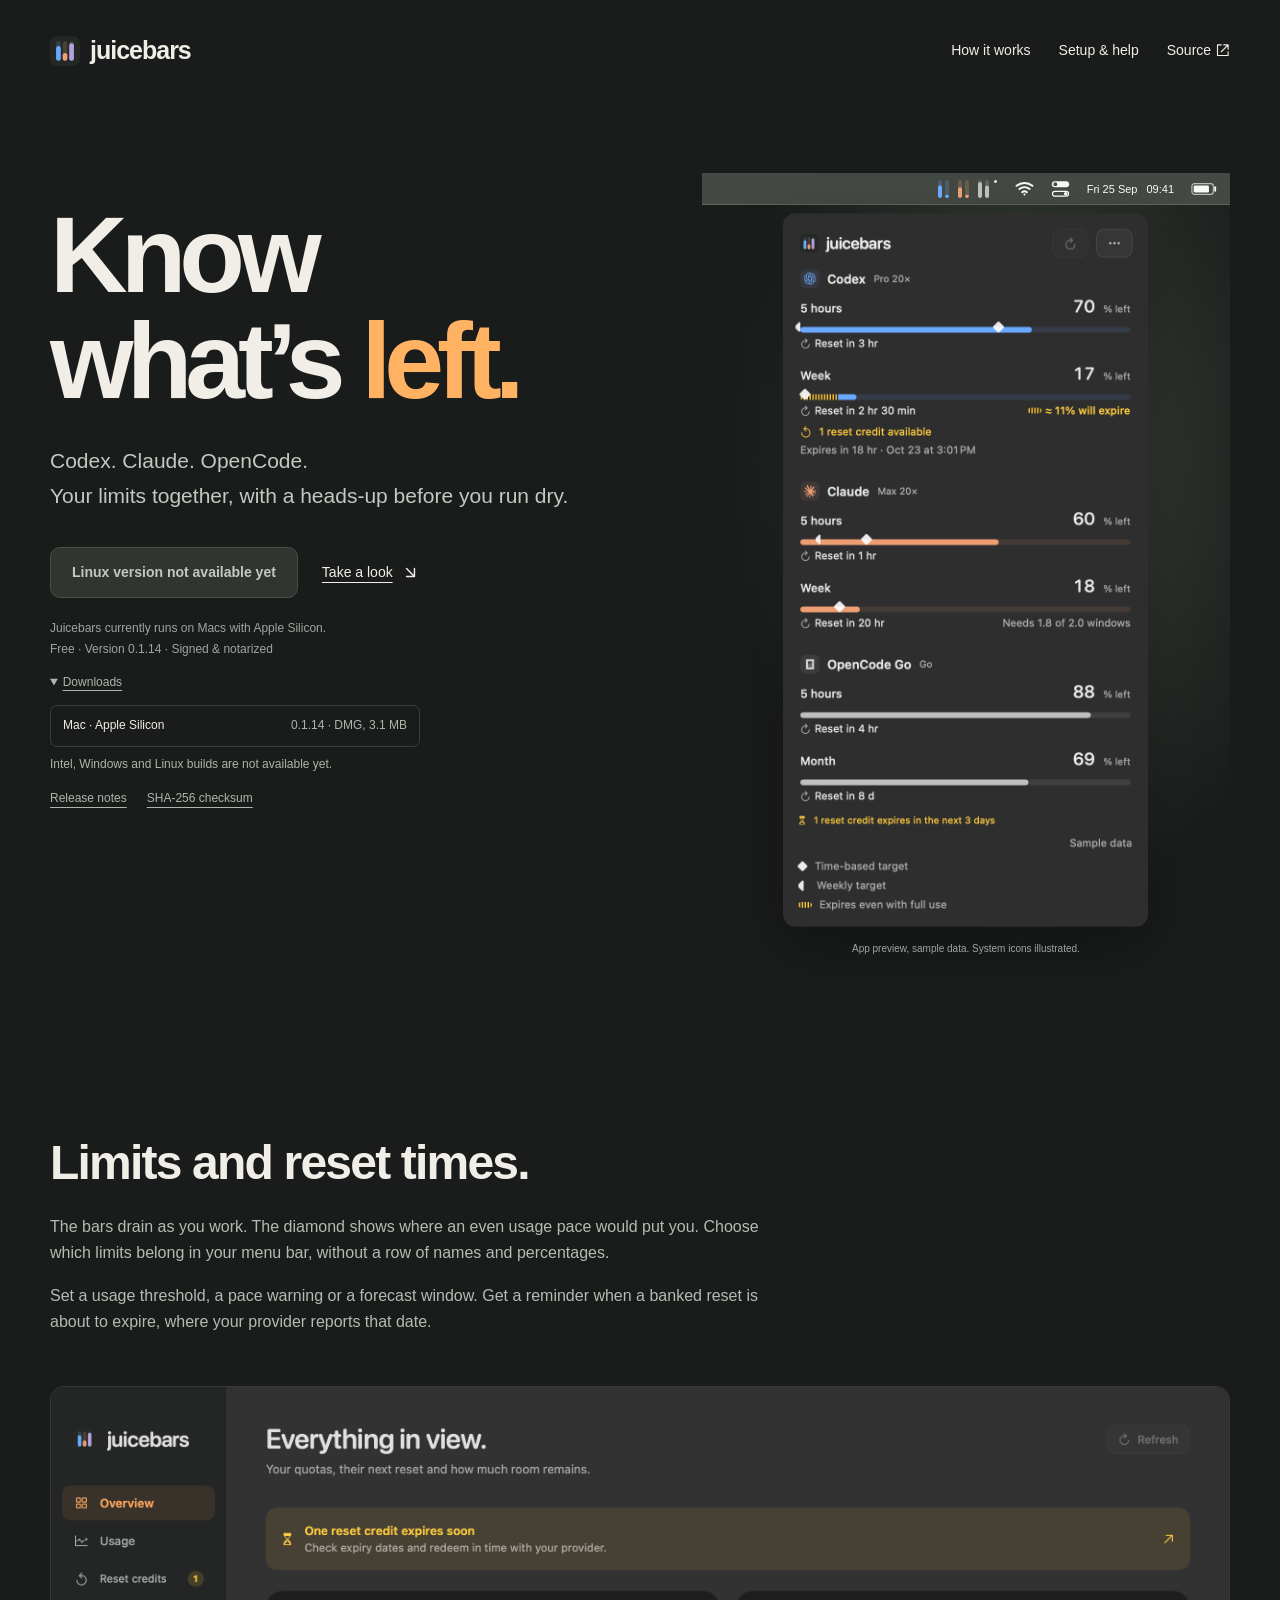
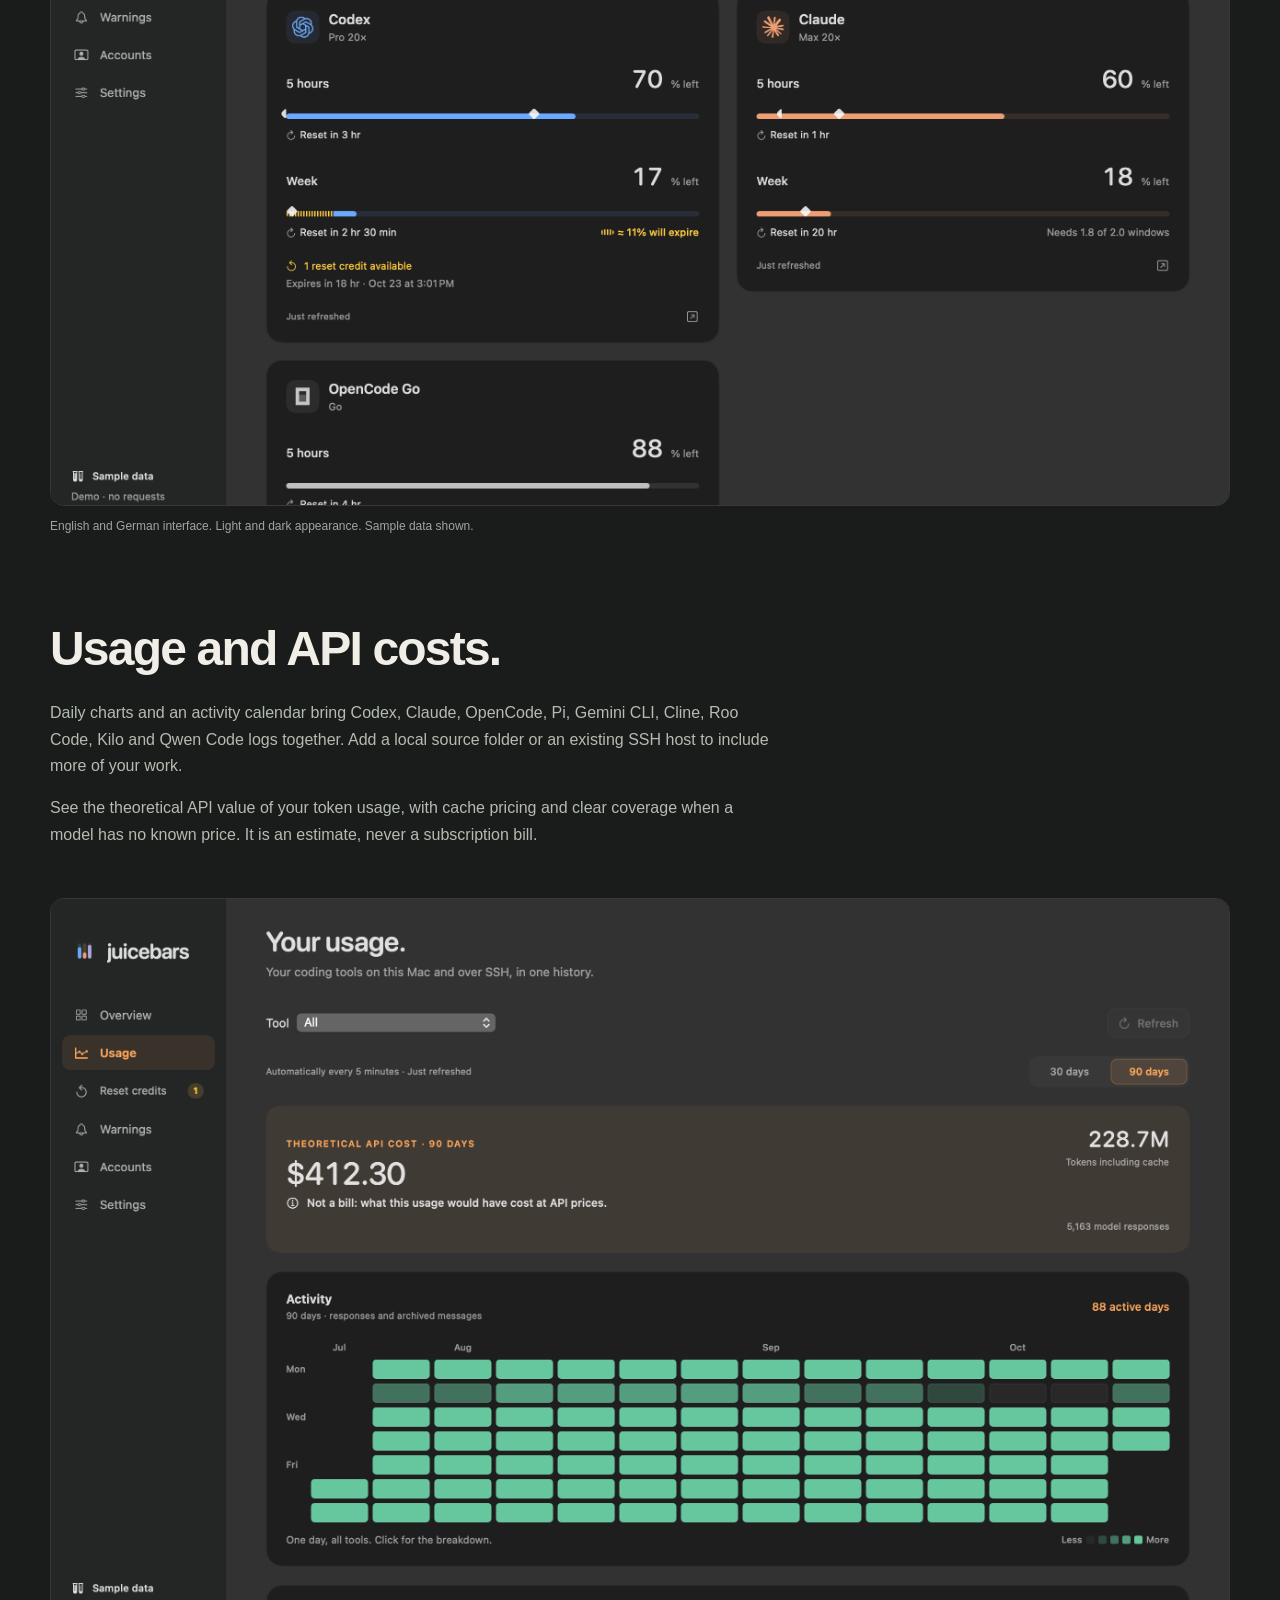
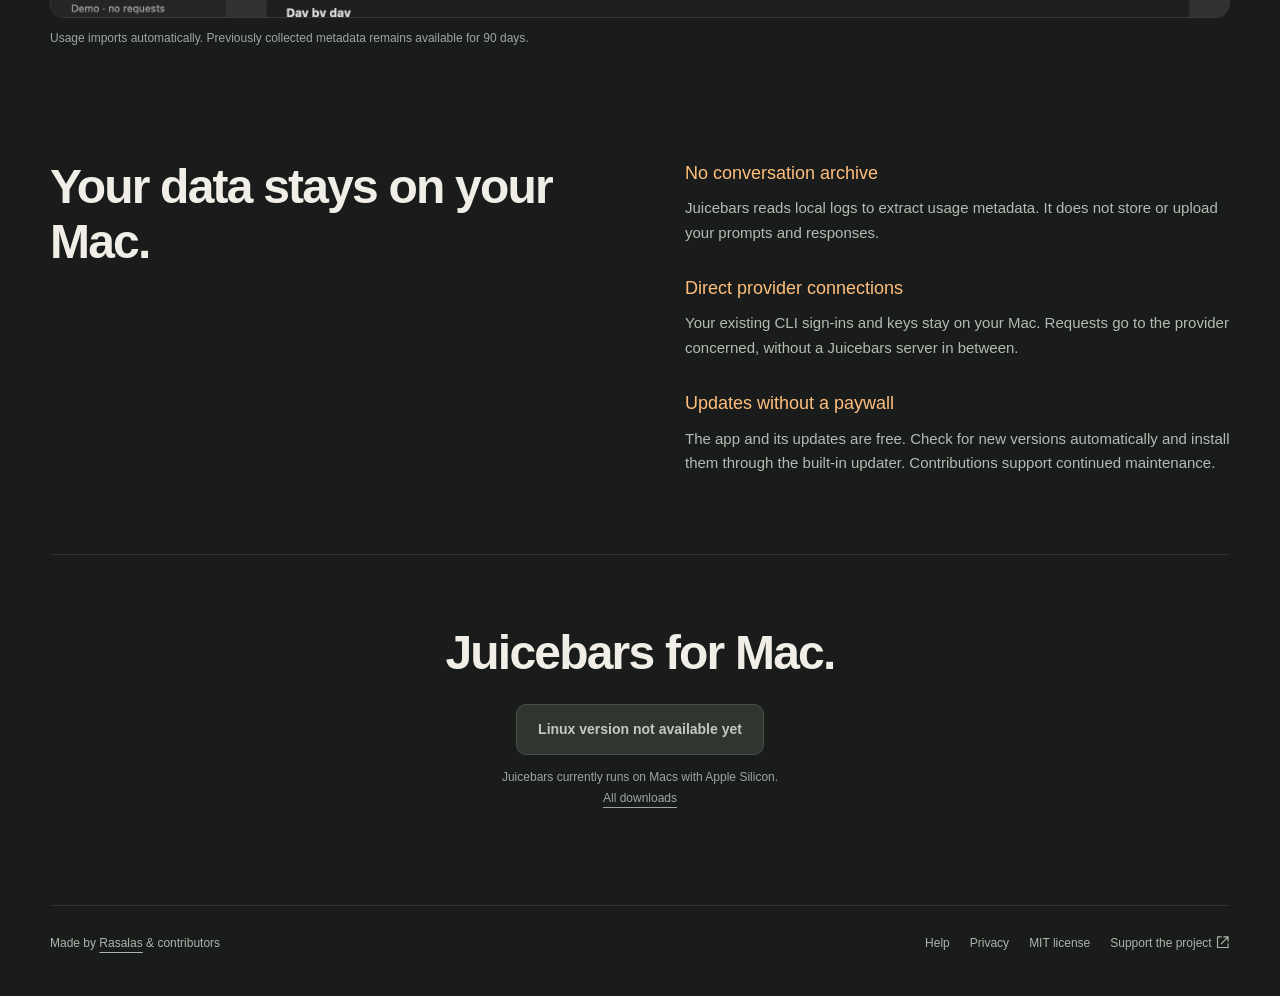
==== commit bfb0fc32: "Add optional work schedules and daily quota targets" ====
--- a/site/index.html
+++ b/site/index.html
@@ -19,7 +19,7 @@
   <svg class="system-icon control-center" viewBox="0 0 22 20" aria-hidden="true"><rect x="1" y="1" width="20" height="7" rx="3.5" fill="currentColor"/><circle cx="5" cy="4.5" r="2.2" fill="#444a43"/><rect x="1.7" y="12.7" width="18.6" height="5.6" rx="2.8" stroke="currentColor" stroke-width="1.4" fill="none"/><circle cx="17" cy="15.5" r="2" fill="currentColor"/></svg>
   <span class="menu-date">Fri 25 Sep <span>09:41</span></span>
   <svg class="system-icon battery" viewBox="0 0 29 14" aria-hidden="true"><rect x="1" y="1" width="24" height="12" rx="3" stroke="currentColor" stroke-opacity=".65" stroke-width="1.3" fill="none"/><rect x="3" y="3" width="17" height="8" rx="1.4" fill="currentColor"/><path d="M27 5v4" stroke="currentColor" stroke-width="2" stroke-linecap="round"/></svg>
-</div><img height="1408" width="760" class="tray" src="assets/tray.png" alt="Juicebars popover with remaining quotas, reset times and even-pace markers for Codex, Claude and OpenCode Go."><p class="caption">App preview, sample data. System icons illustrated.</p></div>
+</div><img height="1486" width="760" class="tray" src="assets/tray.png" alt="Juicebars popover with remaining quotas, reset times and even-pace markers for Codex, Claude and OpenCode Go."><p class="caption">App preview, sample data. System icons illustrated.</p></div>
 </section>
 <section id="how" class="wrap feature"><div><h2>Limits and reset times.</h2><p>The bars drain as you work. The diamond shows where an even usage pace would put you. Choose which limits belong in your menu bar, without a row of names and percentages.</p><p>Set a usage threshold, a pace warning or a forecast window. Get a reminder when a banked reset is about to expire, where your provider reports that date.</p></div><figure class="wide"><img height="1600" width="2560" src="assets/overview.png" loading="lazy" alt="Juicebars overview showing Codex and Claude quotas side by side, plus an expiring reset warning."><figcaption>English and German interface. Light and dark appearance. Sample data shown.</figcaption></figure></section>
 <section class="wrap feature"><div><h2>Usage and API costs.</h2><p>Daily charts and an activity calendar bring Codex, Claude, OpenCode, Pi, Gemini CLI, Cline, Roo Code, Kilo and Qwen Code logs together. Add a local source folder or an existing SSH host to include more of your work.</p><p>See the theoretical API value of your token usage, with cache pricing and clear coverage when a model has no known price. It is an estimate, never a subscription bill.</p></div><figure class="wide"><img height="1600" width="2560" src="assets/usage.png" loading="lazy" alt="Usage dashboard with theoretical API costs, activity calendar and daily usage chart."><figcaption>Usage imports automatically. Previously collected metadata remains available for 90 days.</figcaption></figure></section>
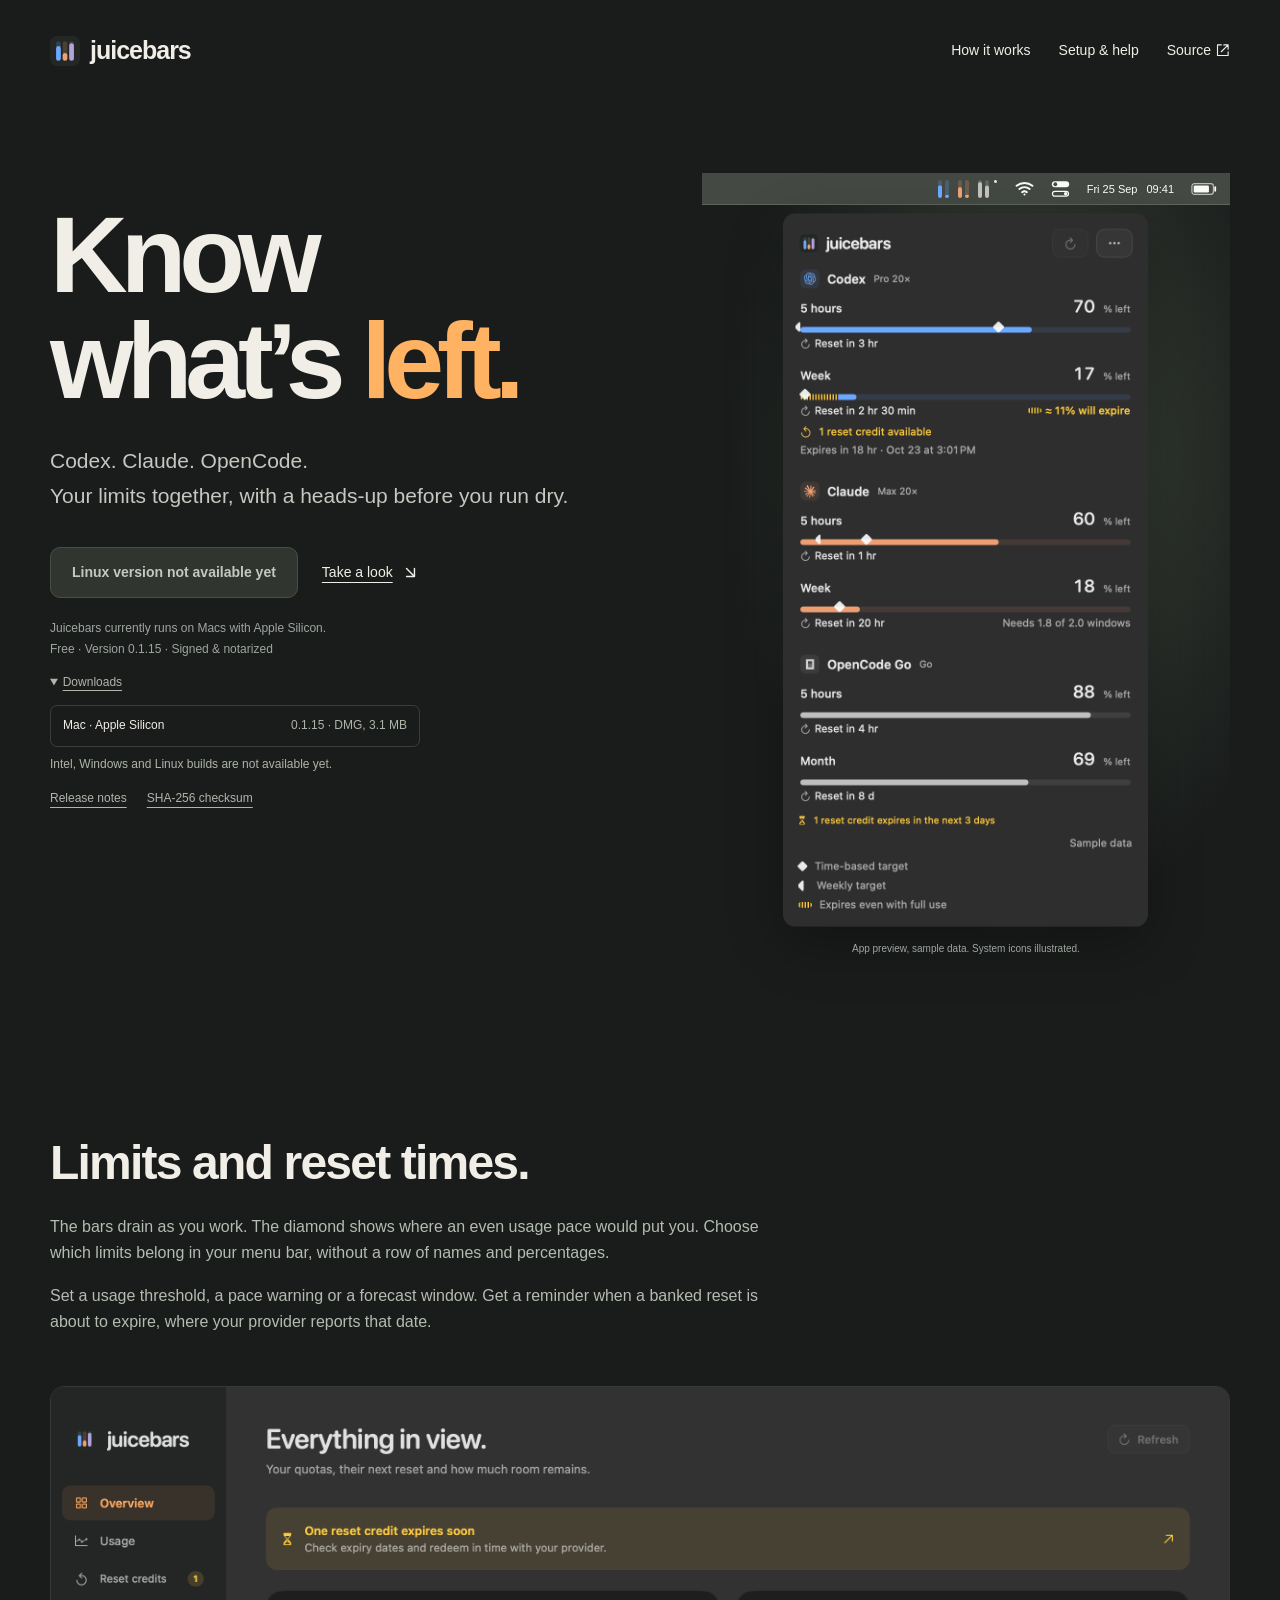
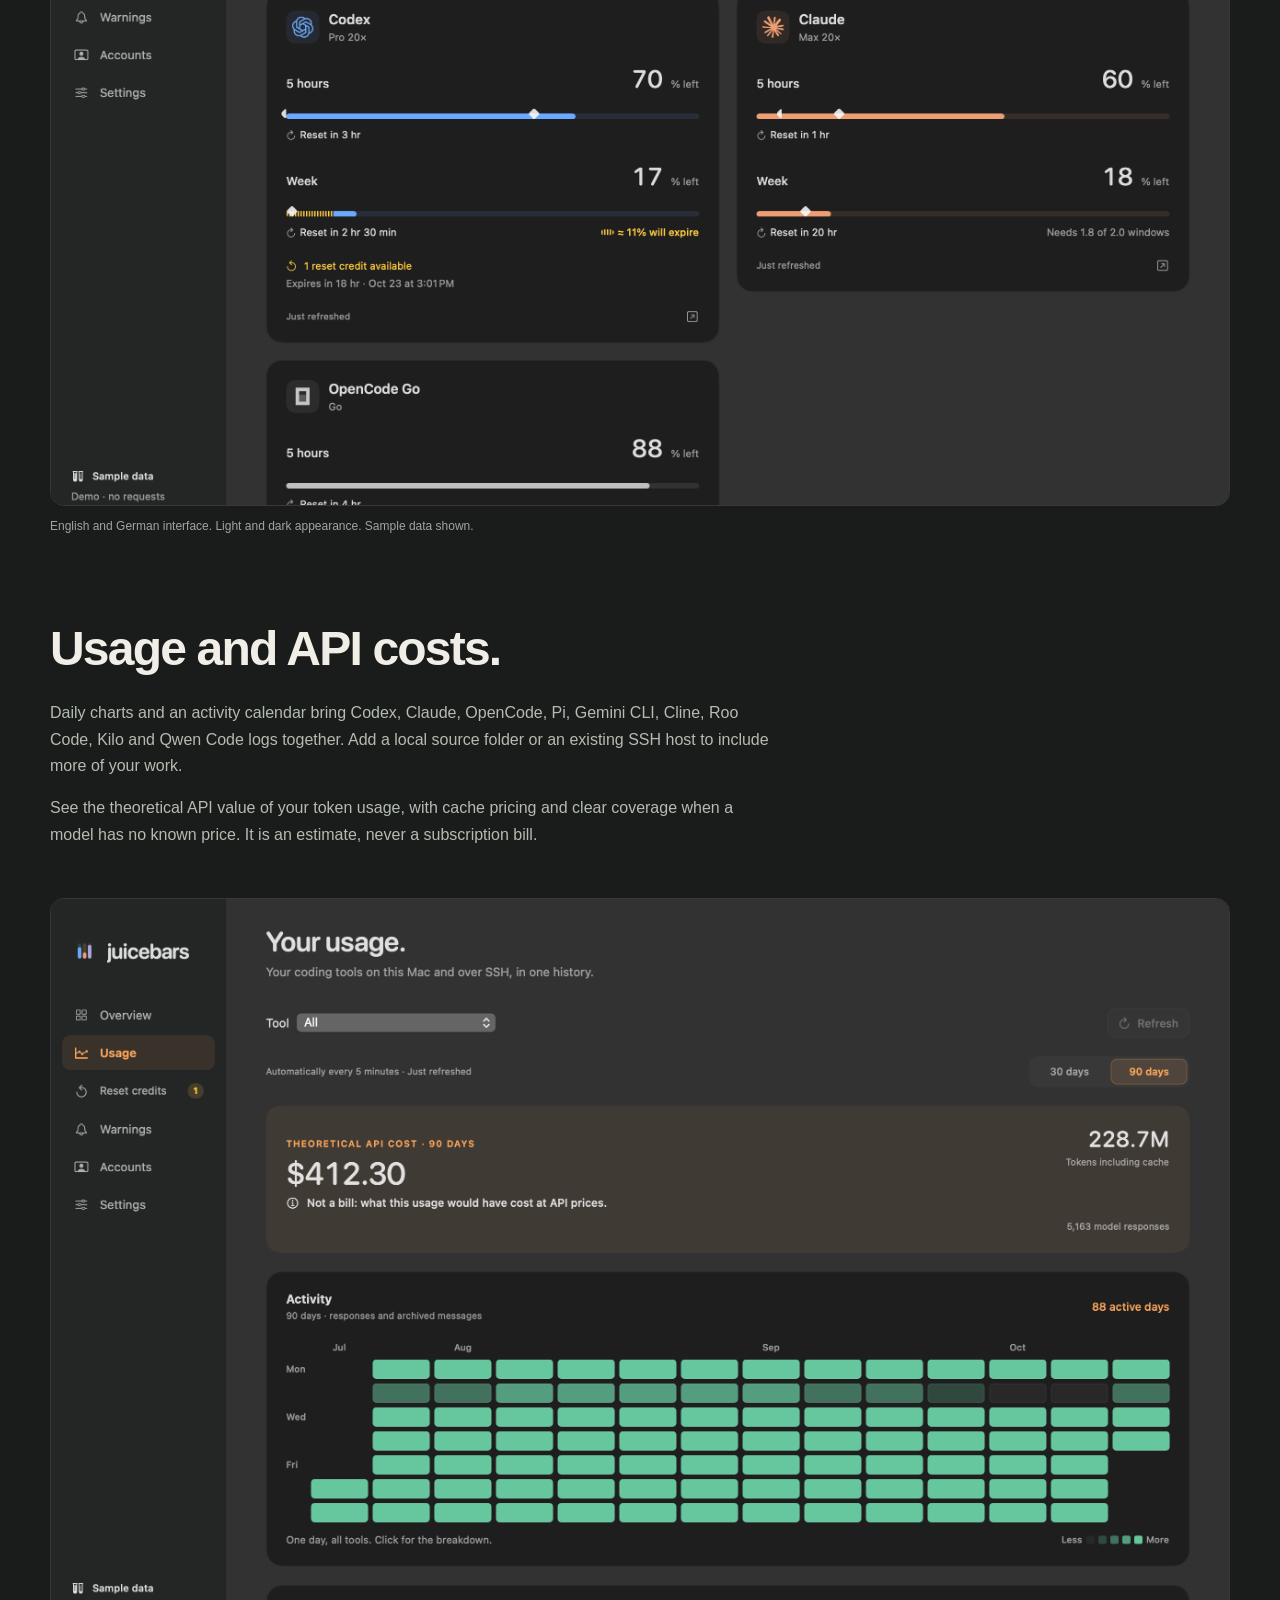
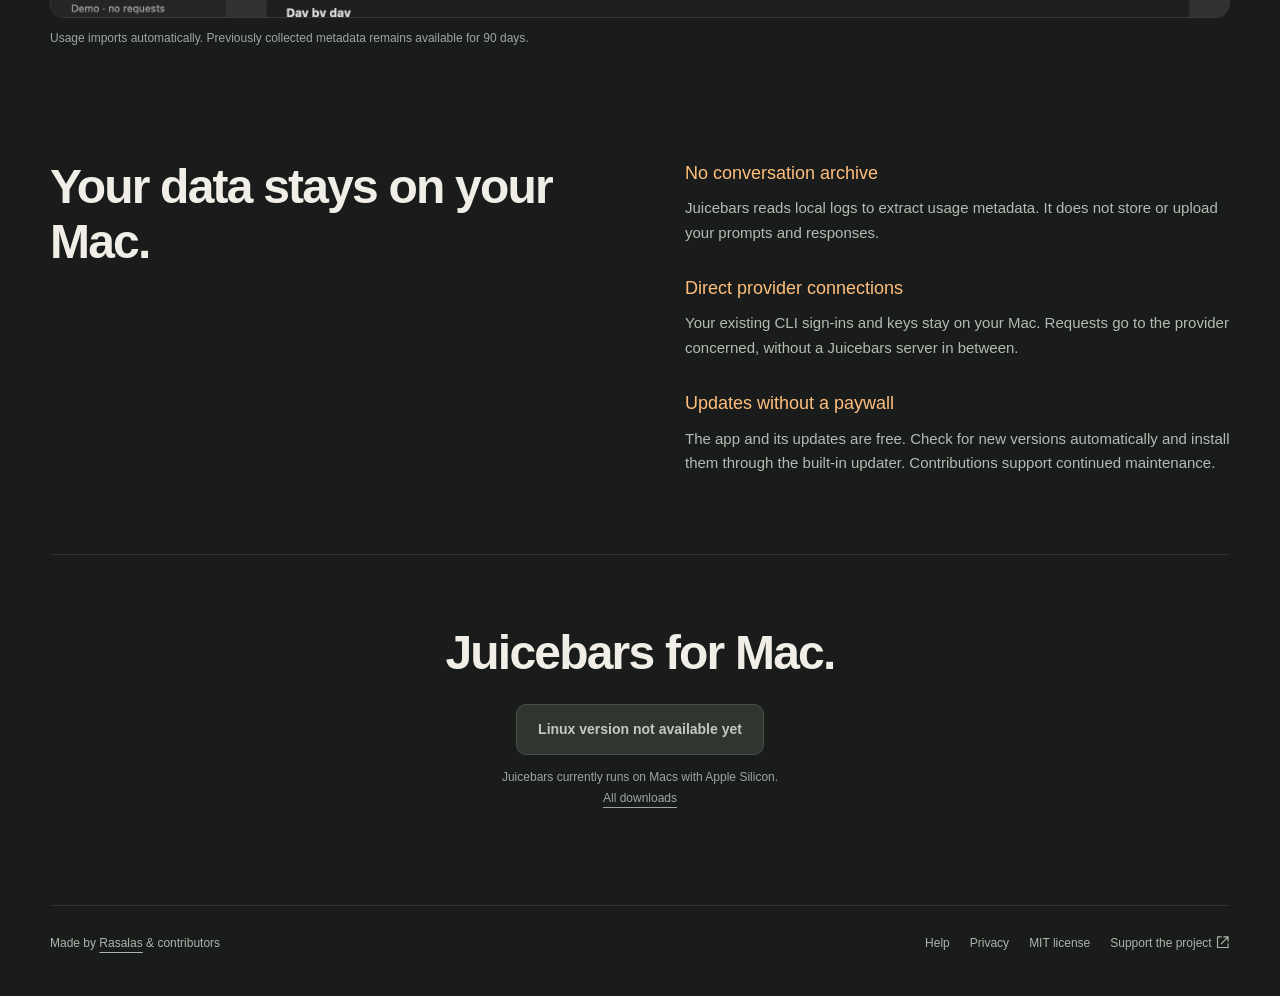
==== commit 8e5e734f: "Publish 0.1.15 downloads and release validation" ====
--- a/site/index.html
+++ b/site/index.html
@@ -12,7 +12,7 @@
 <header class="wrap"><a class="brand" href="./"><img src="assets/juicebar.svg?v=juicebars" alt="" width="30" height="30">juicebars</a><nav aria-label="Main"><a href="#how">How it works</a><a href="help.html">Setup & help</a><a href="https://github.com/Rasalas/juicebar">Source <svg class="icon" viewBox="0 0 24 24" fill="none" stroke="currentColor" stroke-width="1.8" stroke-linecap="round" stroke-linejoin="round" aria-hidden="true" focusable="false"><path d="M14 3h7v7m0-7L10 14"/><path d="M10 3H4v17h17v-6"/></svg></a></nav></header>
 <main id="main">
 <section class="hero wrap">
-<div class="intro"><h1>Know<br>what’s <em>left.</em></h1><p class="lead">Codex. Claude. OpenCode.<br>Your limits together, with a heads-up before you run dry.</p><div class="actions"><a class="button" data-download href="https://github.com/Rasalas/juicebar/releases/download/v0.1.14/Juicebar-0.1.14-macOS-arm64.dmg"><span data-download-label>Download for Mac</span> <svg class="icon" viewBox="0 0 24 24" fill="none" stroke="currentColor" stroke-width="1.8" stroke-linecap="round" stroke-linejoin="round" aria-hidden="true" focusable="false"><path d="M12 3v12m-5-5 5 5 5-5"/><path d="M5 15v5h14v-5"/></svg></a><a class="quiet" href="#how">Take a look <svg class="icon" viewBox="0 0 24 24" fill="none" stroke="currentColor" stroke-width="1.8" stroke-linecap="round" stroke-linejoin="round" aria-hidden="true" focusable="false"><path d="M7 7l10 10M7 17h10V7"/></svg></a></div><p class="small"><span data-download-status>Apple Silicon · macOS 14 or later</span><br>Free · Version 0.1.14 · Signed & notarized</p><details class="download-options"><summary>Downloads</summary><a href="https://github.com/Rasalas/juicebar/releases/download/v0.1.14/Juicebar-0.1.14-macOS-arm64.dmg">Mac · Apple Silicon <span>0.1.14 · DMG, 3.1 MB</span></a><p>Intel, Windows and Linux builds are not available yet.</p></details><p class="release-links"><a href="https://github.com/Rasalas/juicebar/releases/tag/v0.1.14">Release notes</a><a href="https://github.com/Rasalas/juicebar/releases/download/v0.1.14/SHA256SUMS.txt">SHA-256 checksum</a></p></div>
+<div class="intro"><h1>Know<br>what’s <em>left.</em></h1><p class="lead">Codex. Claude. OpenCode.<br>Your limits together, with a heads-up before you run dry.</p><div class="actions"><a class="button" data-download href="https://github.com/Rasalas/juicebar/releases/download/v0.1.15/Juicebar-0.1.15-macOS-arm64.dmg"><span data-download-label>Download for Mac</span> <svg class="icon" viewBox="0 0 24 24" fill="none" stroke="currentColor" stroke-width="1.8" stroke-linecap="round" stroke-linejoin="round" aria-hidden="true" focusable="false"><path d="M12 3v12m-5-5 5 5 5-5"/><path d="M5 15v5h14v-5"/></svg></a><a class="quiet" href="#how">Take a look <svg class="icon" viewBox="0 0 24 24" fill="none" stroke="currentColor" stroke-width="1.8" stroke-linecap="round" stroke-linejoin="round" aria-hidden="true" focusable="false"><path d="M7 7l10 10M7 17h10V7"/></svg></a></div><p class="small"><span data-download-status>Apple Silicon · macOS 14 or later</span><br>Free · Version 0.1.15 · Signed & notarized</p><details class="download-options"><summary>Downloads</summary><a href="https://github.com/Rasalas/juicebar/releases/download/v0.1.15/Juicebar-0.1.15-macOS-arm64.dmg">Mac · Apple Silicon <span>0.1.15 · DMG, 3.1 MB</span></a><p>Intel, Windows and Linux builds are not available yet.</p></details><p class="release-links"><a href="https://github.com/Rasalas/juicebar/releases/tag/v0.1.15">Release notes</a><a href="https://github.com/Rasalas/juicebar/releases/download/v0.1.15/SHA256SUMS.txt">SHA-256 checksum</a></p></div>
 <div class="hero-art"><div class="menubar" role="img" aria-label="Menu bar preview with actual Juicebars artwork. From right to left: battery, date and time, Control Center, Wi-Fi, and Juicebars's Codex, Claude and OpenCode quota bars.">
   <img height="44" width="126" class="menu-limits" src="assets/menu-limits.png" alt="">
   <svg class="system-icon wifi" viewBox="0 0 24 18" aria-hidden="true"><g fill="none" stroke="currentColor" stroke-width="2.4" stroke-linecap="round"><path d="M2 5a16 16 0 0 1 20 0M5.5 9a10.5 10.5 0 0 1 13 0M9 13a5 5 0 0 1 6 0"/></g><circle cx="12" cy="16" r="1.3" fill="currentColor"/></svg>
@@ -24,7 +24,7 @@
 <section id="how" class="wrap feature"><div><h2>Limits and reset times.</h2><p>The bars drain as you work. The diamond shows where an even usage pace would put you. Choose which limits belong in your menu bar, without a row of names and percentages.</p><p>Set a usage threshold, a pace warning or a forecast window. Get a reminder when a banked reset is about to expire, where your provider reports that date.</p></div><figure class="wide"><img height="1600" width="2560" src="assets/overview.png" loading="lazy" alt="Juicebars overview showing Codex and Claude quotas side by side, plus an expiring reset warning."><figcaption>English and German interface. Light and dark appearance. Sample data shown.</figcaption></figure></section>
 <section class="wrap feature"><div><h2>Usage and API costs.</h2><p>Daily charts and an activity calendar bring Codex, Claude, OpenCode, Pi, Gemini CLI, Cline, Roo Code, Kilo and Qwen Code logs together. Add a local source folder or an existing SSH host to include more of your work.</p><p>See the theoretical API value of your token usage, with cache pricing and clear coverage when a model has no known price. It is an estimate, never a subscription bill.</p></div><figure class="wide"><img height="1600" width="2560" src="assets/usage.png" loading="lazy" alt="Usage dashboard with theoretical API costs, activity calendar and daily usage chart."><figcaption>Usage imports automatically. Previously collected metadata remains available for 90 days.</figcaption></figure></section>
 <section class="wrap details"><div><h2>Your data stays on your Mac.</h2></div><dl><dt>No conversation archive</dt><dd>Juicebars reads local logs to extract usage metadata. It does not store or upload your prompts and responses.</dd><dt>Direct provider connections</dt><dd>Your existing CLI sign-ins and keys stay on your Mac. Requests go to the provider concerned, without a Juicebars server in between.</dd><dt>Updates without a paywall</dt><dd>The app and its updates are free. Check for new versions automatically and install them through the built-in updater. Contributions support continued maintenance.</dd></dl></section>
-<section class="wrap last"><h2>Juicebars for Mac.</h2><a class="button" data-download href="https://github.com/Rasalas/juicebar/releases/download/v0.1.14/Juicebar-0.1.14-macOS-arm64.dmg"><span data-download-label>Download for Mac</span> <svg class="icon" viewBox="0 0 24 24" fill="none" stroke="currentColor" stroke-width="1.8" stroke-linecap="round" stroke-linejoin="round" aria-hidden="true" focusable="false"><path d="M12 3v12m-5-5 5 5 5-5"/><path d="M5 15v5h14v-5"/></svg></a><p class="small"><span data-download-status>Apple Silicon · macOS 14 or later</span><br><a href="#main">All downloads</a></p></section>
+<section class="wrap last"><h2>Juicebars for Mac.</h2><a class="button" data-download href="https://github.com/Rasalas/juicebar/releases/download/v0.1.15/Juicebar-0.1.15-macOS-arm64.dmg"><span data-download-label>Download for Mac</span> <svg class="icon" viewBox="0 0 24 24" fill="none" stroke="currentColor" stroke-width="1.8" stroke-linecap="round" stroke-linejoin="round" aria-hidden="true" focusable="false"><path d="M12 3v12m-5-5 5 5 5-5"/><path d="M5 15v5h14v-5"/></svg></a><p class="small"><span data-download-status>Apple Silicon · macOS 14 or later</span><br><a href="#main">All downloads</a></p></section>
 </main>
 <footer class="wrap"><span>Made by <a href="https://github.com/Rasalas">Rasalas</a> & contributors</span><nav aria-label="Footer"><a href="help.html">Help</a><a href="https://github.com/Rasalas/juicebar/blob/main/PRIVACY.md">Privacy</a><a href="https://github.com/Rasalas/juicebar/blob/main/LICENSE">MIT license</a><a href="https://github.com/sponsors/Rasalas">Support the project <svg class="icon" viewBox="0 0 24 24" fill="none" stroke="currentColor" stroke-width="1.8" stroke-linecap="round" stroke-linejoin="round" aria-hidden="true" focusable="false"><path d="M14 3h7v7m0-7L10 14"/><path d="M10 3H4v17h17v-6"/></svg></a></nav></footer>
 </body></html>
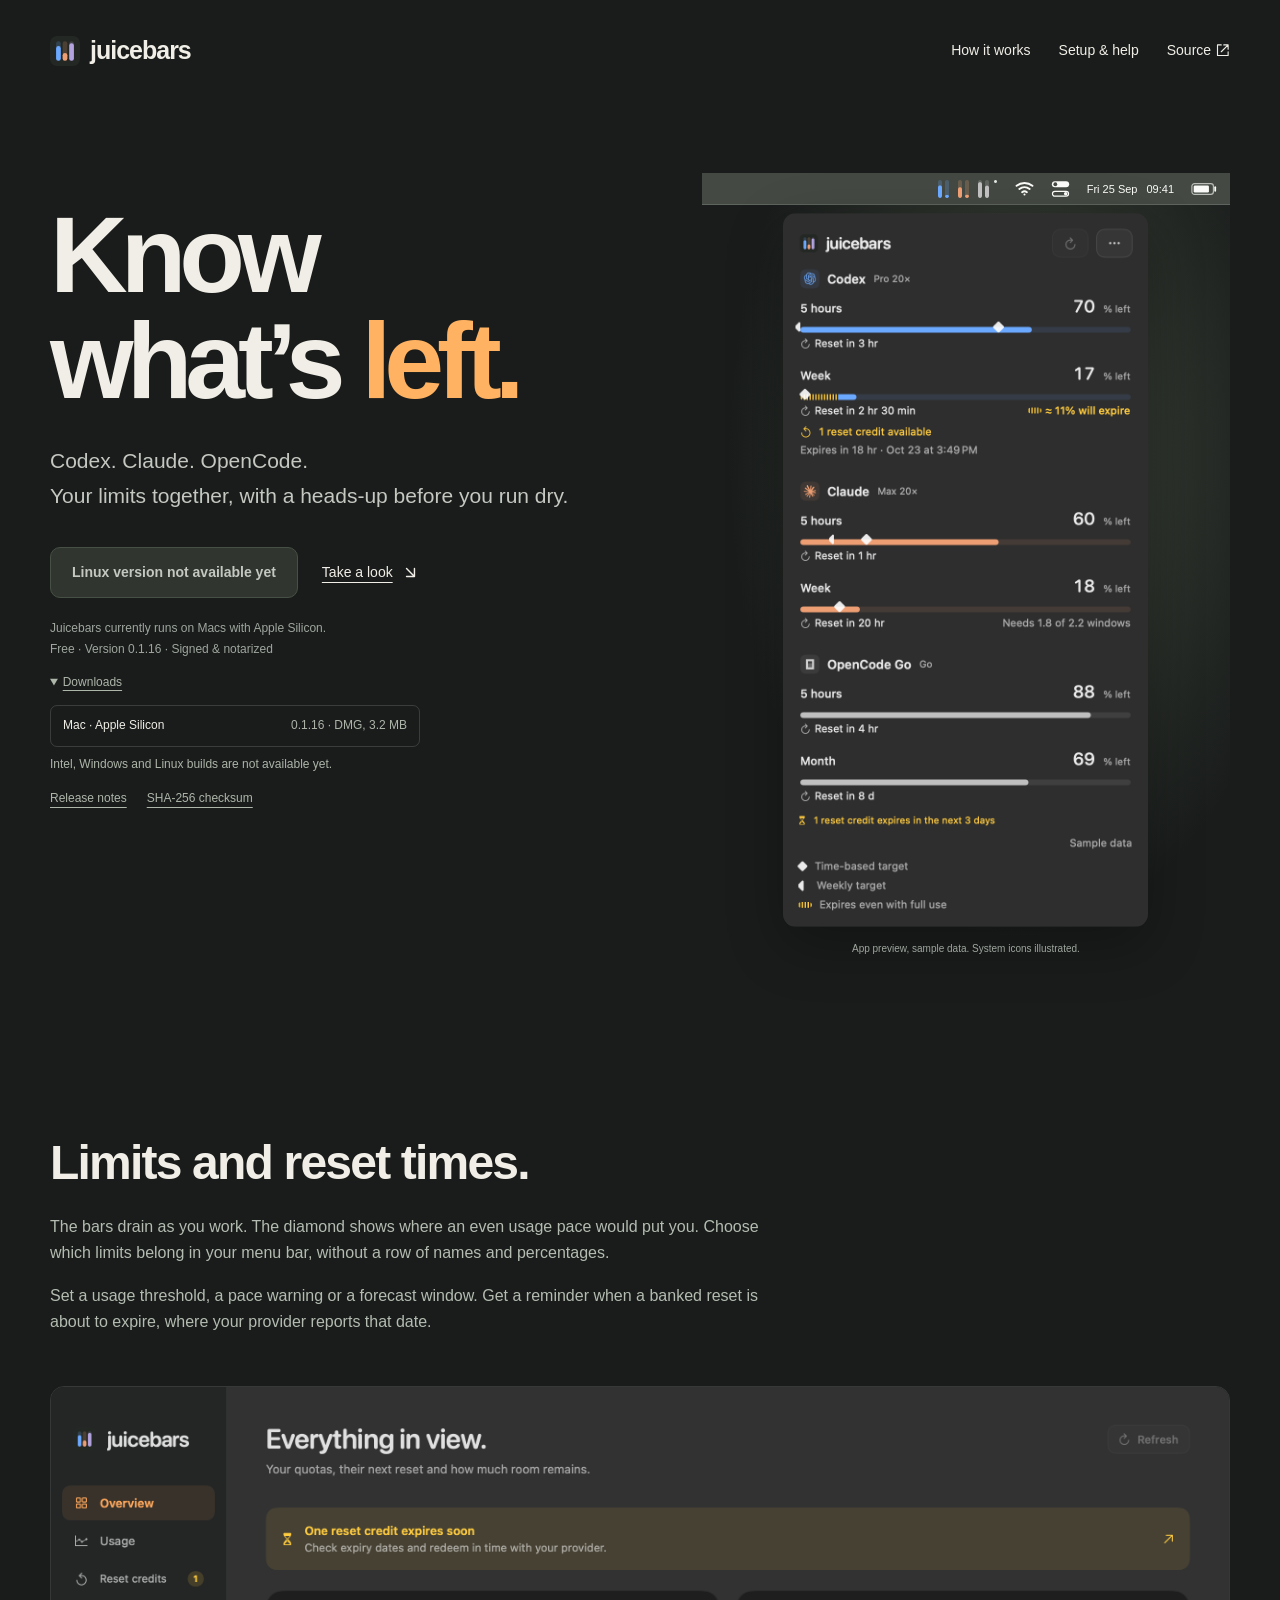
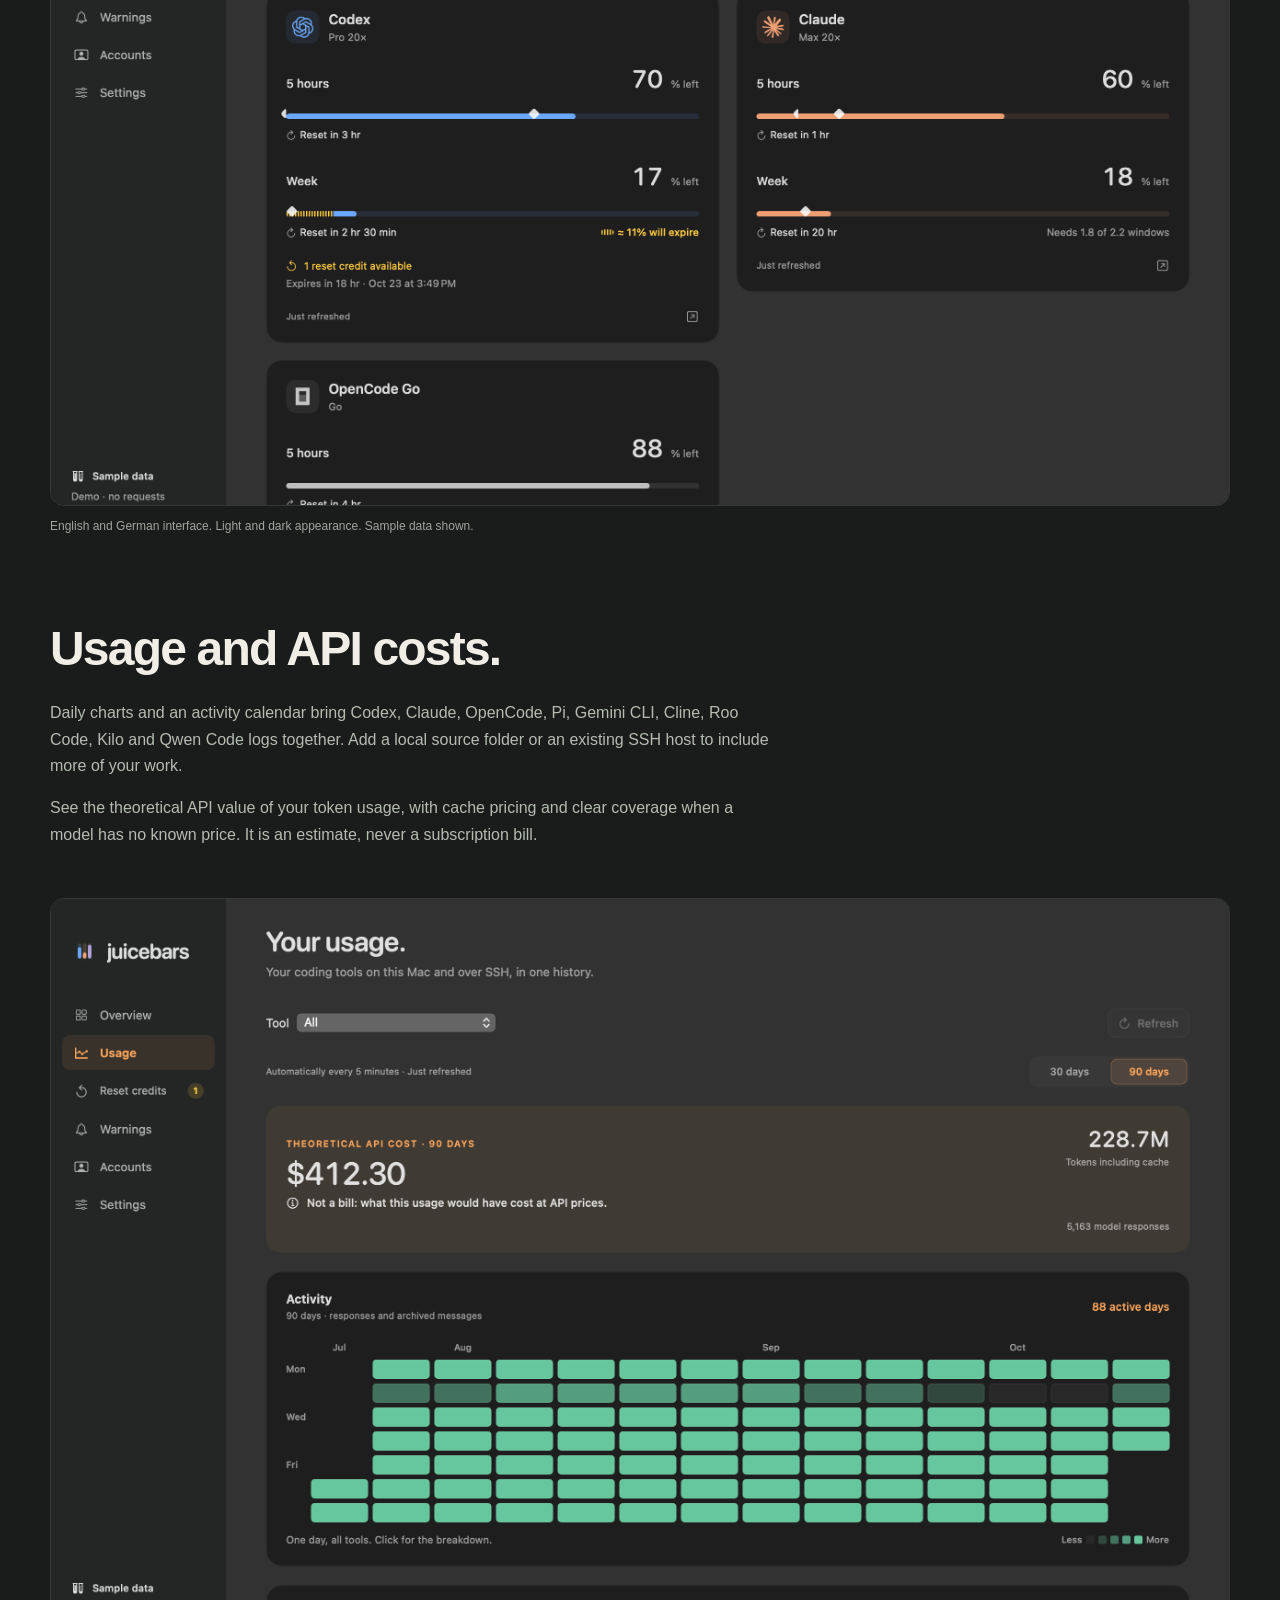
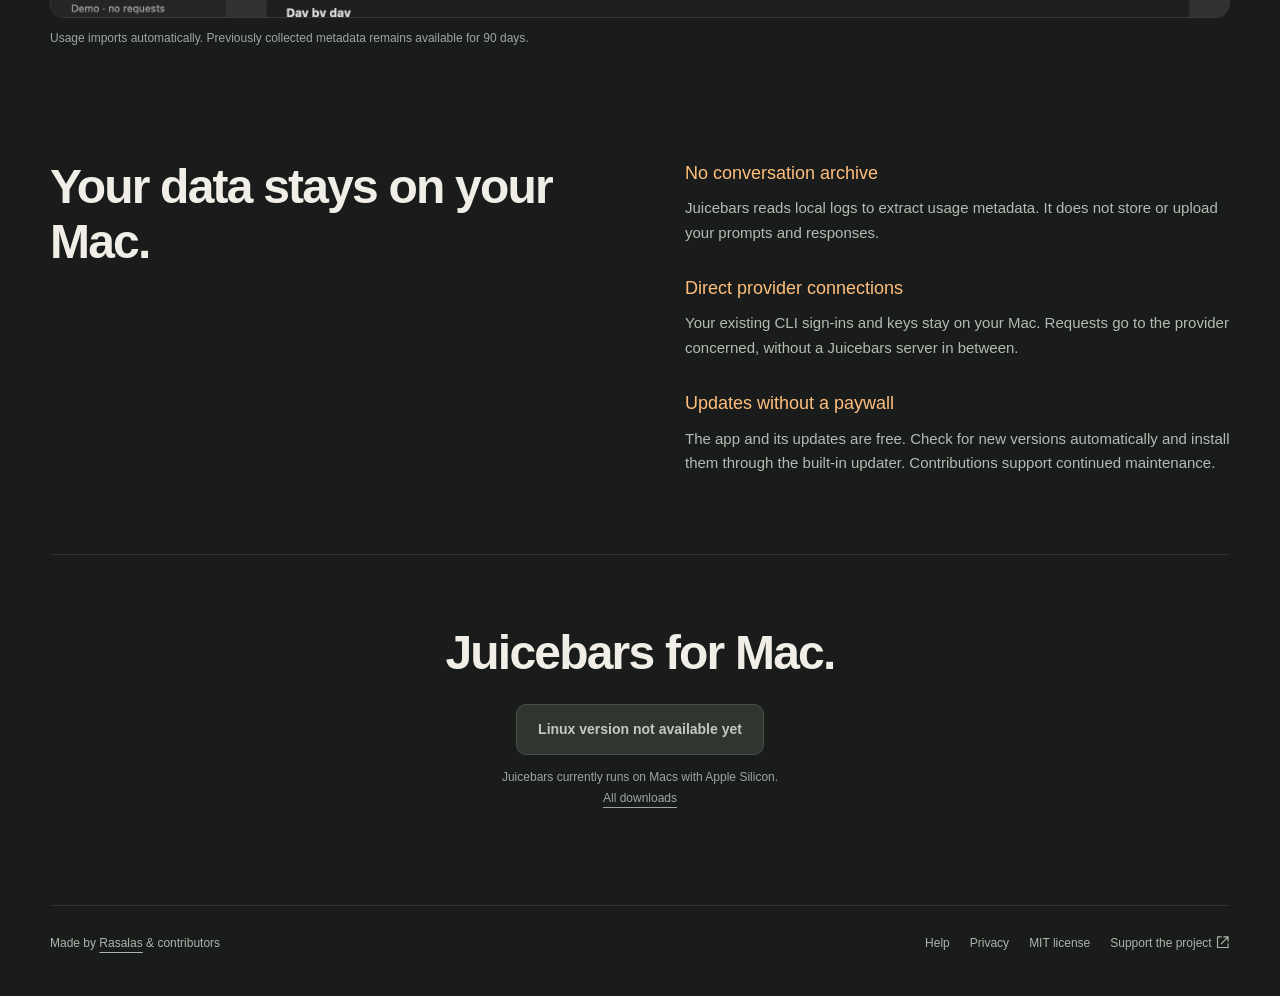
==== commit dc57d64b: "Publish 0.1.16 download links and validation" ====
--- a/site/index.html
+++ b/site/index.html
@@ -12,7 +12,7 @@
 <header class="wrap"><a class="brand" href="./"><img src="assets/juicebar.svg?v=juicebars" alt="" width="30" height="30">juicebars</a><nav aria-label="Main"><a href="#how">How it works</a><a href="help.html">Setup & help</a><a href="https://github.com/Rasalas/juicebar">Source <svg class="icon" viewBox="0 0 24 24" fill="none" stroke="currentColor" stroke-width="1.8" stroke-linecap="round" stroke-linejoin="round" aria-hidden="true" focusable="false"><path d="M14 3h7v7m0-7L10 14"/><path d="M10 3H4v17h17v-6"/></svg></a></nav></header>
 <main id="main">
 <section class="hero wrap">
-<div class="intro"><h1>Know<br>what’s <em>left.</em></h1><p class="lead">Codex. Claude. OpenCode.<br>Your limits together, with a heads-up before you run dry.</p><div class="actions"><a class="button" data-download href="https://github.com/Rasalas/juicebar/releases/download/v0.1.15/Juicebar-0.1.15-macOS-arm64.dmg"><span data-download-label>Download for Mac</span> <svg class="icon" viewBox="0 0 24 24" fill="none" stroke="currentColor" stroke-width="1.8" stroke-linecap="round" stroke-linejoin="round" aria-hidden="true" focusable="false"><path d="M12 3v12m-5-5 5 5 5-5"/><path d="M5 15v5h14v-5"/></svg></a><a class="quiet" href="#how">Take a look <svg class="icon" viewBox="0 0 24 24" fill="none" stroke="currentColor" stroke-width="1.8" stroke-linecap="round" stroke-linejoin="round" aria-hidden="true" focusable="false"><path d="M7 7l10 10M7 17h10V7"/></svg></a></div><p class="small"><span data-download-status>Apple Silicon · macOS 14 or later</span><br>Free · Version 0.1.15 · Signed & notarized</p><details class="download-options"><summary>Downloads</summary><a href="https://github.com/Rasalas/juicebar/releases/download/v0.1.15/Juicebar-0.1.15-macOS-arm64.dmg">Mac · Apple Silicon <span>0.1.15 · DMG, 3.1 MB</span></a><p>Intel, Windows and Linux builds are not available yet.</p></details><p class="release-links"><a href="https://github.com/Rasalas/juicebar/releases/tag/v0.1.15">Release notes</a><a href="https://github.com/Rasalas/juicebar/releases/download/v0.1.15/SHA256SUMS.txt">SHA-256 checksum</a></p></div>
+<div class="intro"><h1>Know<br>what’s <em>left.</em></h1><p class="lead">Codex. Claude. OpenCode.<br>Your limits together, with a heads-up before you run dry.</p><div class="actions"><a class="button" data-download href="https://github.com/Rasalas/juicebar/releases/download/v0.1.16/Juicebar-0.1.16-macOS-arm64.dmg"><span data-download-label>Download for Mac</span> <svg class="icon" viewBox="0 0 24 24" fill="none" stroke="currentColor" stroke-width="1.8" stroke-linecap="round" stroke-linejoin="round" aria-hidden="true" focusable="false"><path d="M12 3v12m-5-5 5 5 5-5"/><path d="M5 15v5h14v-5"/></svg></a><a class="quiet" href="#how">Take a look <svg class="icon" viewBox="0 0 24 24" fill="none" stroke="currentColor" stroke-width="1.8" stroke-linecap="round" stroke-linejoin="round" aria-hidden="true" focusable="false"><path d="M7 7l10 10M7 17h10V7"/></svg></a></div><p class="small"><span data-download-status>Apple Silicon · macOS 14 or later</span><br>Free · Version 0.1.16 · Signed & notarized</p><details class="download-options"><summary>Downloads</summary><a href="https://github.com/Rasalas/juicebar/releases/download/v0.1.16/Juicebar-0.1.16-macOS-arm64.dmg">Mac · Apple Silicon <span>0.1.16 · DMG, 3.2 MB</span></a><p>Intel, Windows and Linux builds are not available yet.</p></details><p class="release-links"><a href="https://github.com/Rasalas/juicebar/releases/tag/v0.1.16">Release notes</a><a href="https://github.com/Rasalas/juicebar/releases/download/v0.1.16/SHA256SUMS.txt">SHA-256 checksum</a></p></div>
 <div class="hero-art"><div class="menubar" role="img" aria-label="Menu bar preview with actual Juicebars artwork. From right to left: battery, date and time, Control Center, Wi-Fi, and Juicebars's Codex, Claude and OpenCode quota bars.">
   <img height="44" width="126" class="menu-limits" src="assets/menu-limits.png" alt="">
   <svg class="system-icon wifi" viewBox="0 0 24 18" aria-hidden="true"><g fill="none" stroke="currentColor" stroke-width="2.4" stroke-linecap="round"><path d="M2 5a16 16 0 0 1 20 0M5.5 9a10.5 10.5 0 0 1 13 0M9 13a5 5 0 0 1 6 0"/></g><circle cx="12" cy="16" r="1.3" fill="currentColor"/></svg>
@@ -24,7 +24,7 @@
 <section id="how" class="wrap feature"><div><h2>Limits and reset times.</h2><p>The bars drain as you work. The diamond shows where an even usage pace would put you. Choose which limits belong in your menu bar, without a row of names and percentages.</p><p>Set a usage threshold, a pace warning or a forecast window. Get a reminder when a banked reset is about to expire, where your provider reports that date.</p></div><figure class="wide"><img height="1600" width="2560" src="assets/overview.png" loading="lazy" alt="Juicebars overview showing Codex and Claude quotas side by side, plus an expiring reset warning."><figcaption>English and German interface. Light and dark appearance. Sample data shown.</figcaption></figure></section>
 <section class="wrap feature"><div><h2>Usage and API costs.</h2><p>Daily charts and an activity calendar bring Codex, Claude, OpenCode, Pi, Gemini CLI, Cline, Roo Code, Kilo and Qwen Code logs together. Add a local source folder or an existing SSH host to include more of your work.</p><p>See the theoretical API value of your token usage, with cache pricing and clear coverage when a model has no known price. It is an estimate, never a subscription bill.</p></div><figure class="wide"><img height="1600" width="2560" src="assets/usage.png" loading="lazy" alt="Usage dashboard with theoretical API costs, activity calendar and daily usage chart."><figcaption>Usage imports automatically. Previously collected metadata remains available for 90 days.</figcaption></figure></section>
 <section class="wrap details"><div><h2>Your data stays on your Mac.</h2></div><dl><dt>No conversation archive</dt><dd>Juicebars reads local logs to extract usage metadata. It does not store or upload your prompts and responses.</dd><dt>Direct provider connections</dt><dd>Your existing CLI sign-ins and keys stay on your Mac. Requests go to the provider concerned, without a Juicebars server in between.</dd><dt>Updates without a paywall</dt><dd>The app and its updates are free. Check for new versions automatically and install them through the built-in updater. Contributions support continued maintenance.</dd></dl></section>
-<section class="wrap last"><h2>Juicebars for Mac.</h2><a class="button" data-download href="https://github.com/Rasalas/juicebar/releases/download/v0.1.15/Juicebar-0.1.15-macOS-arm64.dmg"><span data-download-label>Download for Mac</span> <svg class="icon" viewBox="0 0 24 24" fill="none" stroke="currentColor" stroke-width="1.8" stroke-linecap="round" stroke-linejoin="round" aria-hidden="true" focusable="false"><path d="M12 3v12m-5-5 5 5 5-5"/><path d="M5 15v5h14v-5"/></svg></a><p class="small"><span data-download-status>Apple Silicon · macOS 14 or later</span><br><a href="#main">All downloads</a></p></section>
+<section class="wrap last"><h2>Juicebars for Mac.</h2><a class="button" data-download href="https://github.com/Rasalas/juicebar/releases/download/v0.1.16/Juicebar-0.1.16-macOS-arm64.dmg"><span data-download-label>Download for Mac</span> <svg class="icon" viewBox="0 0 24 24" fill="none" stroke="currentColor" stroke-width="1.8" stroke-linecap="round" stroke-linejoin="round" aria-hidden="true" focusable="false"><path d="M12 3v12m-5-5 5 5 5-5"/><path d="M5 15v5h14v-5"/></svg></a><p class="small"><span data-download-status>Apple Silicon · macOS 14 or later</span><br><a href="#main">All downloads</a></p></section>
 </main>
 <footer class="wrap"><span>Made by <a href="https://github.com/Rasalas">Rasalas</a> & contributors</span><nav aria-label="Footer"><a href="help.html">Help</a><a href="https://github.com/Rasalas/juicebar/blob/main/PRIVACY.md">Privacy</a><a href="https://github.com/Rasalas/juicebar/blob/main/LICENSE">MIT license</a><a href="https://github.com/sponsors/Rasalas">Support the project <svg class="icon" viewBox="0 0 24 24" fill="none" stroke="currentColor" stroke-width="1.8" stroke-linecap="round" stroke-linejoin="round" aria-hidden="true" focusable="false"><path d="M14 3h7v7m0-7L10 14"/><path d="M10 3H4v17h17v-6"/></svg></a></nav></footer>
 </body></html>
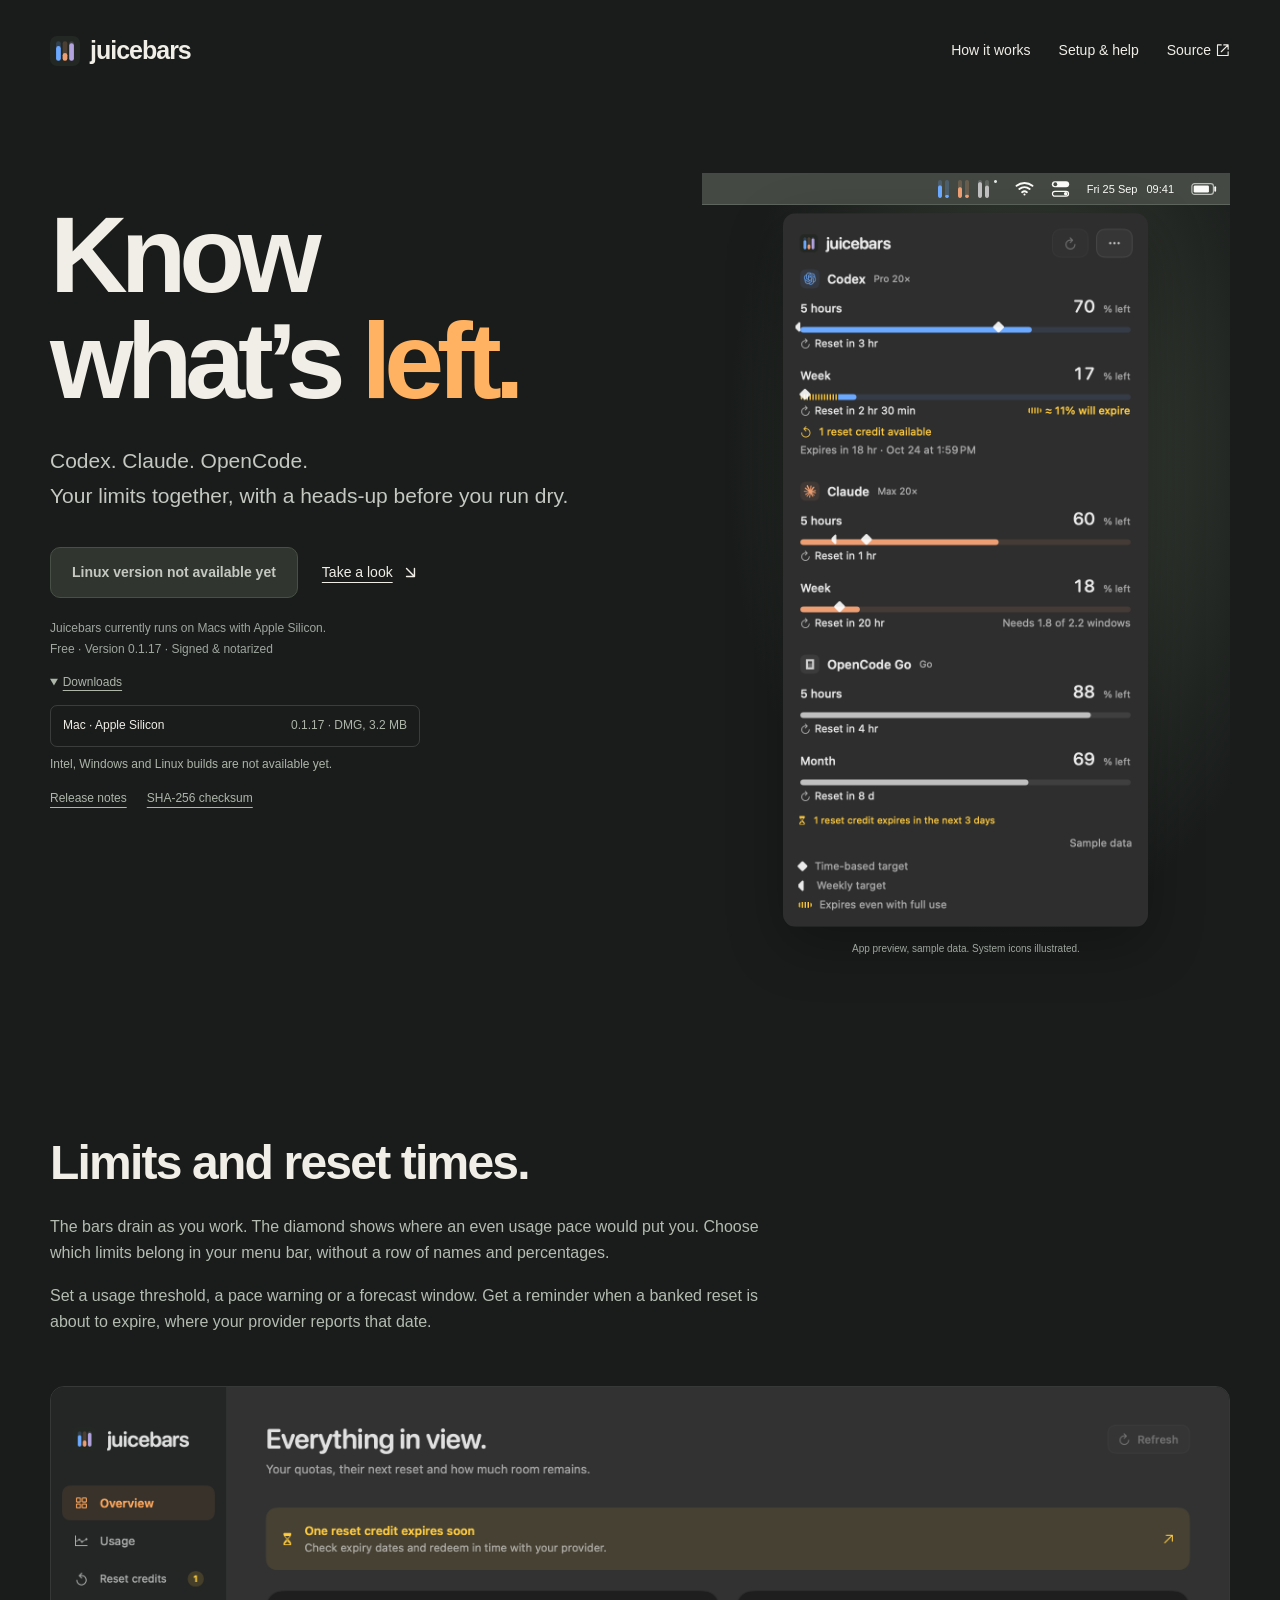
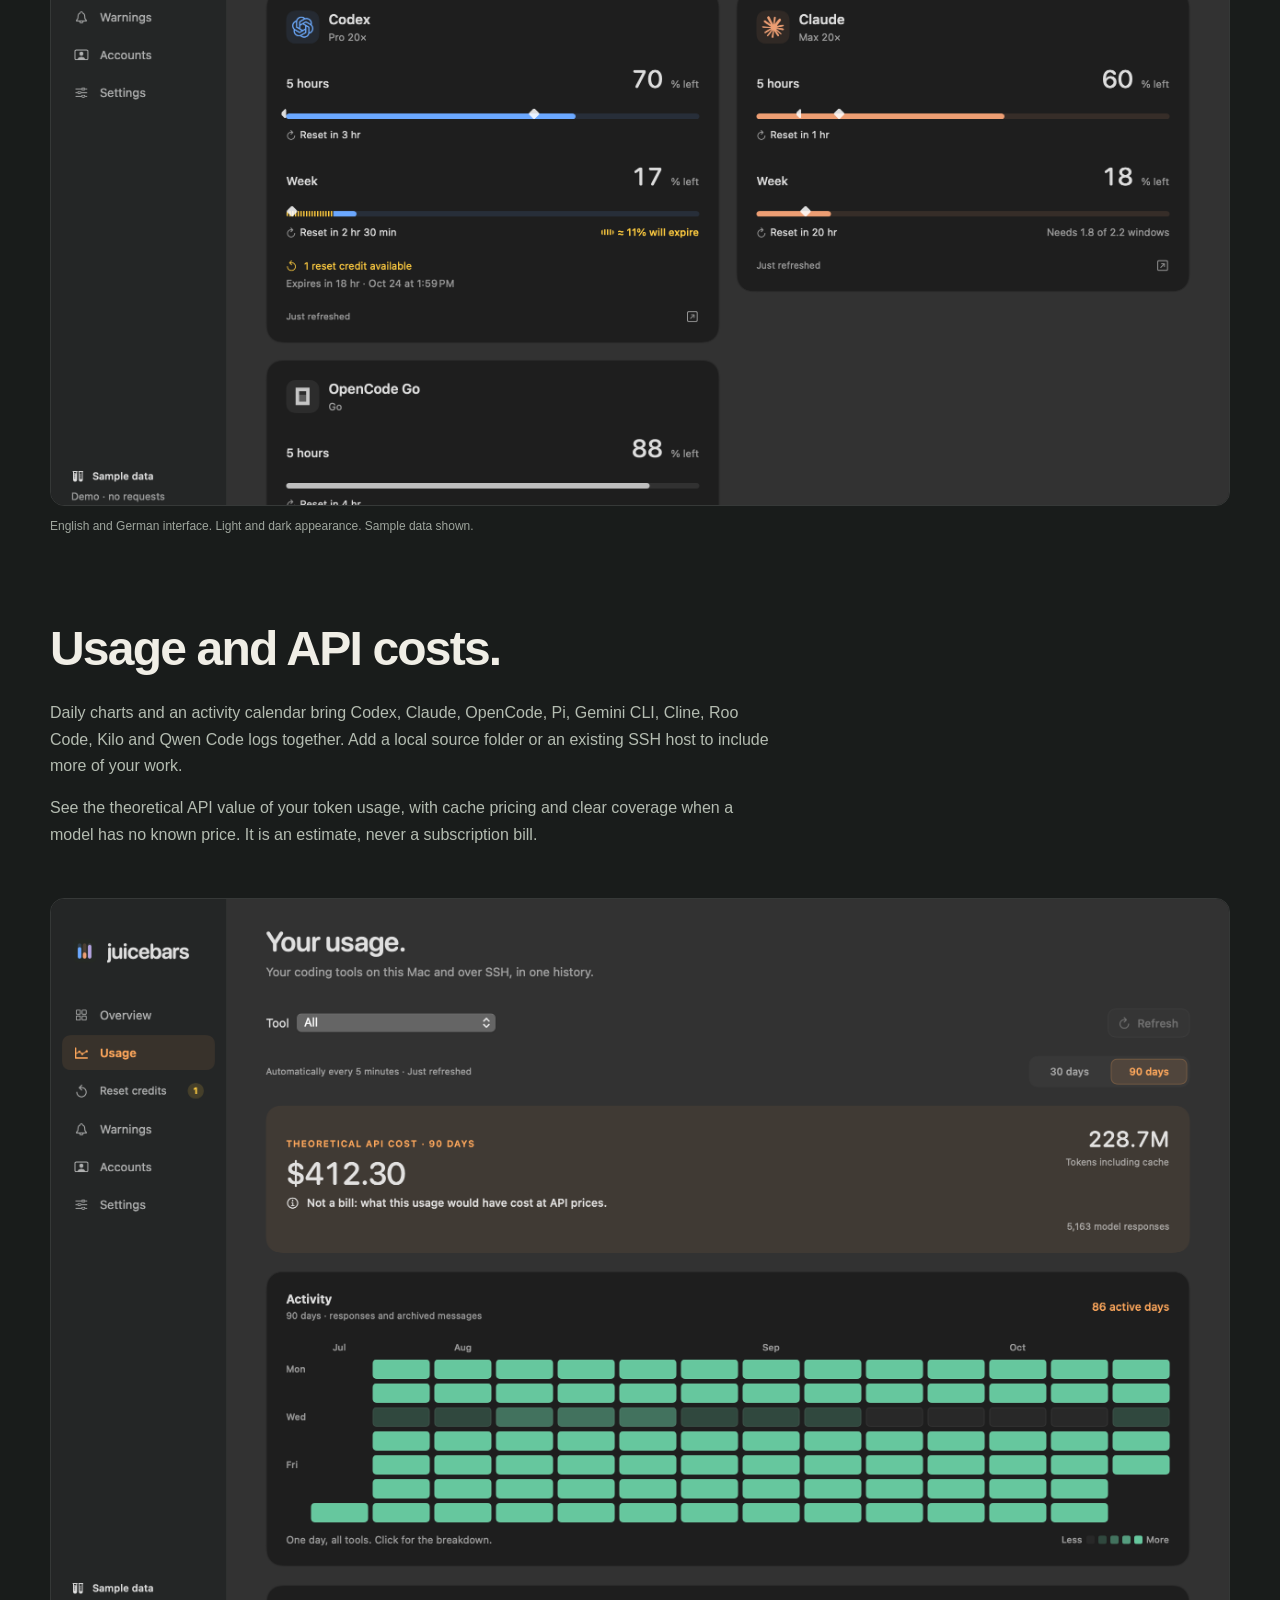
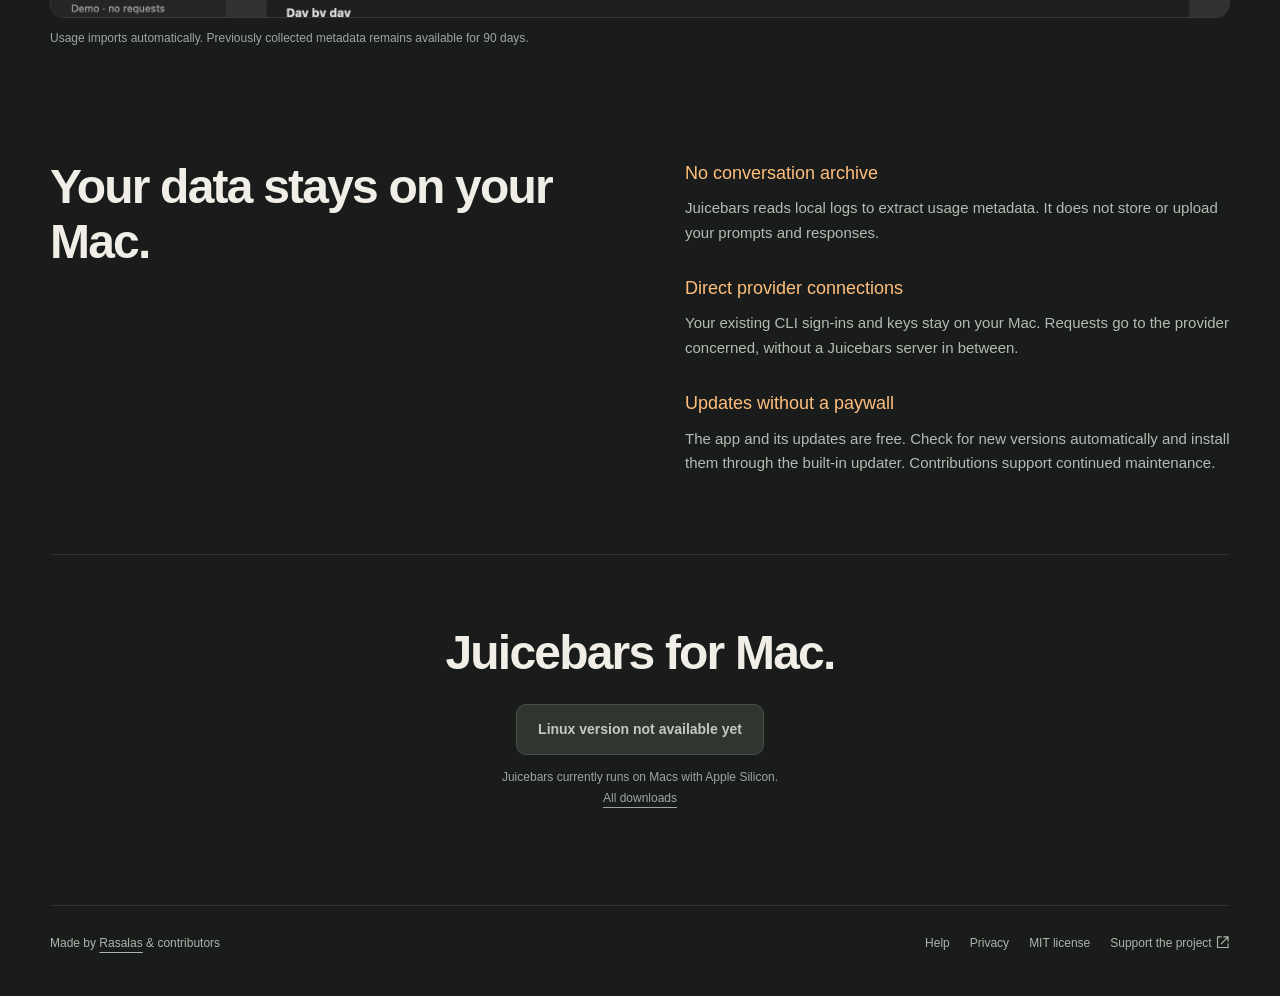
==== commit 4e96b62d: "Document isolated update tests and publish 0.1.17 downloads" ====
--- a/site/index.html
+++ b/site/index.html
@@ -12,7 +12,7 @@
 <header class="wrap"><a class="brand" href="./"><img src="assets/juicebar.svg?v=juicebars" alt="" width="30" height="30">juicebars</a><nav aria-label="Main"><a href="#how">How it works</a><a href="help.html">Setup & help</a><a href="https://github.com/Rasalas/juicebar">Source <svg class="icon" viewBox="0 0 24 24" fill="none" stroke="currentColor" stroke-width="1.8" stroke-linecap="round" stroke-linejoin="round" aria-hidden="true" focusable="false"><path d="M14 3h7v7m0-7L10 14"/><path d="M10 3H4v17h17v-6"/></svg></a></nav></header>
 <main id="main">
 <section class="hero wrap">
-<div class="intro"><h1>Know<br>what’s <em>left.</em></h1><p class="lead">Codex. Claude. OpenCode.<br>Your limits together, with a heads-up before you run dry.</p><div class="actions"><a class="button" data-download href="https://github.com/Rasalas/juicebar/releases/download/v0.1.16/Juicebar-0.1.16-macOS-arm64.dmg"><span data-download-label>Download for Mac</span> <svg class="icon" viewBox="0 0 24 24" fill="none" stroke="currentColor" stroke-width="1.8" stroke-linecap="round" stroke-linejoin="round" aria-hidden="true" focusable="false"><path d="M12 3v12m-5-5 5 5 5-5"/><path d="M5 15v5h14v-5"/></svg></a><a class="quiet" href="#how">Take a look <svg class="icon" viewBox="0 0 24 24" fill="none" stroke="currentColor" stroke-width="1.8" stroke-linecap="round" stroke-linejoin="round" aria-hidden="true" focusable="false"><path d="M7 7l10 10M7 17h10V7"/></svg></a></div><p class="small"><span data-download-status>Apple Silicon · macOS 14 or later</span><br>Free · Version 0.1.16 · Signed & notarized</p><details class="download-options"><summary>Downloads</summary><a href="https://github.com/Rasalas/juicebar/releases/download/v0.1.16/Juicebar-0.1.16-macOS-arm64.dmg">Mac · Apple Silicon <span>0.1.16 · DMG, 3.2 MB</span></a><p>Intel, Windows and Linux builds are not available yet.</p></details><p class="release-links"><a href="https://github.com/Rasalas/juicebar/releases/tag/v0.1.16">Release notes</a><a href="https://github.com/Rasalas/juicebar/releases/download/v0.1.16/SHA256SUMS.txt">SHA-256 checksum</a></p></div>
+<div class="intro"><h1>Know<br>what’s <em>left.</em></h1><p class="lead">Codex. Claude. OpenCode.<br>Your limits together, with a heads-up before you run dry.</p><div class="actions"><a class="button" data-download href="https://github.com/Rasalas/juicebar/releases/download/v0.1.17/Juicebar-0.1.17-macOS-arm64.dmg"><span data-download-label>Download for Mac</span> <svg class="icon" viewBox="0 0 24 24" fill="none" stroke="currentColor" stroke-width="1.8" stroke-linecap="round" stroke-linejoin="round" aria-hidden="true" focusable="false"><path d="M12 3v12m-5-5 5 5 5-5"/><path d="M5 15v5h14v-5"/></svg></a><a class="quiet" href="#how">Take a look <svg class="icon" viewBox="0 0 24 24" fill="none" stroke="currentColor" stroke-width="1.8" stroke-linecap="round" stroke-linejoin="round" aria-hidden="true" focusable="false"><path d="M7 7l10 10M7 17h10V7"/></svg></a></div><p class="small"><span data-download-status>Apple Silicon · macOS 14 or later</span><br>Free · Version 0.1.17 · Signed & notarized</p><details class="download-options"><summary>Downloads</summary><a href="https://github.com/Rasalas/juicebar/releases/download/v0.1.17/Juicebar-0.1.17-macOS-arm64.dmg">Mac · Apple Silicon <span>0.1.17 · DMG, 3.2 MB</span></a><p>Intel, Windows and Linux builds are not available yet.</p></details><p class="release-links"><a href="https://github.com/Rasalas/juicebar/releases/tag/v0.1.17">Release notes</a><a href="https://github.com/Rasalas/juicebar/releases/download/v0.1.17/SHA256SUMS.txt">SHA-256 checksum</a></p></div>
 <div class="hero-art"><div class="menubar" role="img" aria-label="Menu bar preview with actual Juicebars artwork. From right to left: battery, date and time, Control Center, Wi-Fi, and Juicebars's Codex, Claude and OpenCode quota bars.">
   <img height="44" width="126" class="menu-limits" src="assets/menu-limits.png" alt="">
   <svg class="system-icon wifi" viewBox="0 0 24 18" aria-hidden="true"><g fill="none" stroke="currentColor" stroke-width="2.4" stroke-linecap="round"><path d="M2 5a16 16 0 0 1 20 0M5.5 9a10.5 10.5 0 0 1 13 0M9 13a5 5 0 0 1 6 0"/></g><circle cx="12" cy="16" r="1.3" fill="currentColor"/></svg>
@@ -24,7 +24,7 @@
 <section id="how" class="wrap feature"><div><h2>Limits and reset times.</h2><p>The bars drain as you work. The diamond shows where an even usage pace would put you. Choose which limits belong in your menu bar, without a row of names and percentages.</p><p>Set a usage threshold, a pace warning or a forecast window. Get a reminder when a banked reset is about to expire, where your provider reports that date.</p></div><figure class="wide"><img height="1600" width="2560" src="assets/overview.png" loading="lazy" alt="Juicebars overview showing Codex and Claude quotas side by side, plus an expiring reset warning."><figcaption>English and German interface. Light and dark appearance. Sample data shown.</figcaption></figure></section>
 <section class="wrap feature"><div><h2>Usage and API costs.</h2><p>Daily charts and an activity calendar bring Codex, Claude, OpenCode, Pi, Gemini CLI, Cline, Roo Code, Kilo and Qwen Code logs together. Add a local source folder or an existing SSH host to include more of your work.</p><p>See the theoretical API value of your token usage, with cache pricing and clear coverage when a model has no known price. It is an estimate, never a subscription bill.</p></div><figure class="wide"><img height="1600" width="2560" src="assets/usage.png" loading="lazy" alt="Usage dashboard with theoretical API costs, activity calendar and daily usage chart."><figcaption>Usage imports automatically. Previously collected metadata remains available for 90 days.</figcaption></figure></section>
 <section class="wrap details"><div><h2>Your data stays on your Mac.</h2></div><dl><dt>No conversation archive</dt><dd>Juicebars reads local logs to extract usage metadata. It does not store or upload your prompts and responses.</dd><dt>Direct provider connections</dt><dd>Your existing CLI sign-ins and keys stay on your Mac. Requests go to the provider concerned, without a Juicebars server in between.</dd><dt>Updates without a paywall</dt><dd>The app and its updates are free. Check for new versions automatically and install them through the built-in updater. Contributions support continued maintenance.</dd></dl></section>
-<section class="wrap last"><h2>Juicebars for Mac.</h2><a class="button" data-download href="https://github.com/Rasalas/juicebar/releases/download/v0.1.16/Juicebar-0.1.16-macOS-arm64.dmg"><span data-download-label>Download for Mac</span> <svg class="icon" viewBox="0 0 24 24" fill="none" stroke="currentColor" stroke-width="1.8" stroke-linecap="round" stroke-linejoin="round" aria-hidden="true" focusable="false"><path d="M12 3v12m-5-5 5 5 5-5"/><path d="M5 15v5h14v-5"/></svg></a><p class="small"><span data-download-status>Apple Silicon · macOS 14 or later</span><br><a href="#main">All downloads</a></p></section>
+<section class="wrap last"><h2>Juicebars for Mac.</h2><a class="button" data-download href="https://github.com/Rasalas/juicebar/releases/download/v0.1.17/Juicebar-0.1.17-macOS-arm64.dmg"><span data-download-label>Download for Mac</span> <svg class="icon" viewBox="0 0 24 24" fill="none" stroke="currentColor" stroke-width="1.8" stroke-linecap="round" stroke-linejoin="round" aria-hidden="true" focusable="false"><path d="M12 3v12m-5-5 5 5 5-5"/><path d="M5 15v5h14v-5"/></svg></a><p class="small"><span data-download-status>Apple Silicon · macOS 14 or later</span><br><a href="#main">All downloads</a></p></section>
 </main>
 <footer class="wrap"><span>Made by <a href="https://github.com/Rasalas">Rasalas</a> & contributors</span><nav aria-label="Footer"><a href="help.html">Help</a><a href="https://github.com/Rasalas/juicebar/blob/main/PRIVACY.md">Privacy</a><a href="https://github.com/Rasalas/juicebar/blob/main/LICENSE">MIT license</a><a href="https://github.com/sponsors/Rasalas">Support the project <svg class="icon" viewBox="0 0 24 24" fill="none" stroke="currentColor" stroke-width="1.8" stroke-linecap="round" stroke-linejoin="round" aria-hidden="true" focusable="false"><path d="M14 3h7v7m0-7L10 14"/><path d="M10 3H4v17h17v-6"/></svg></a></nav></footer>
 </body></html>
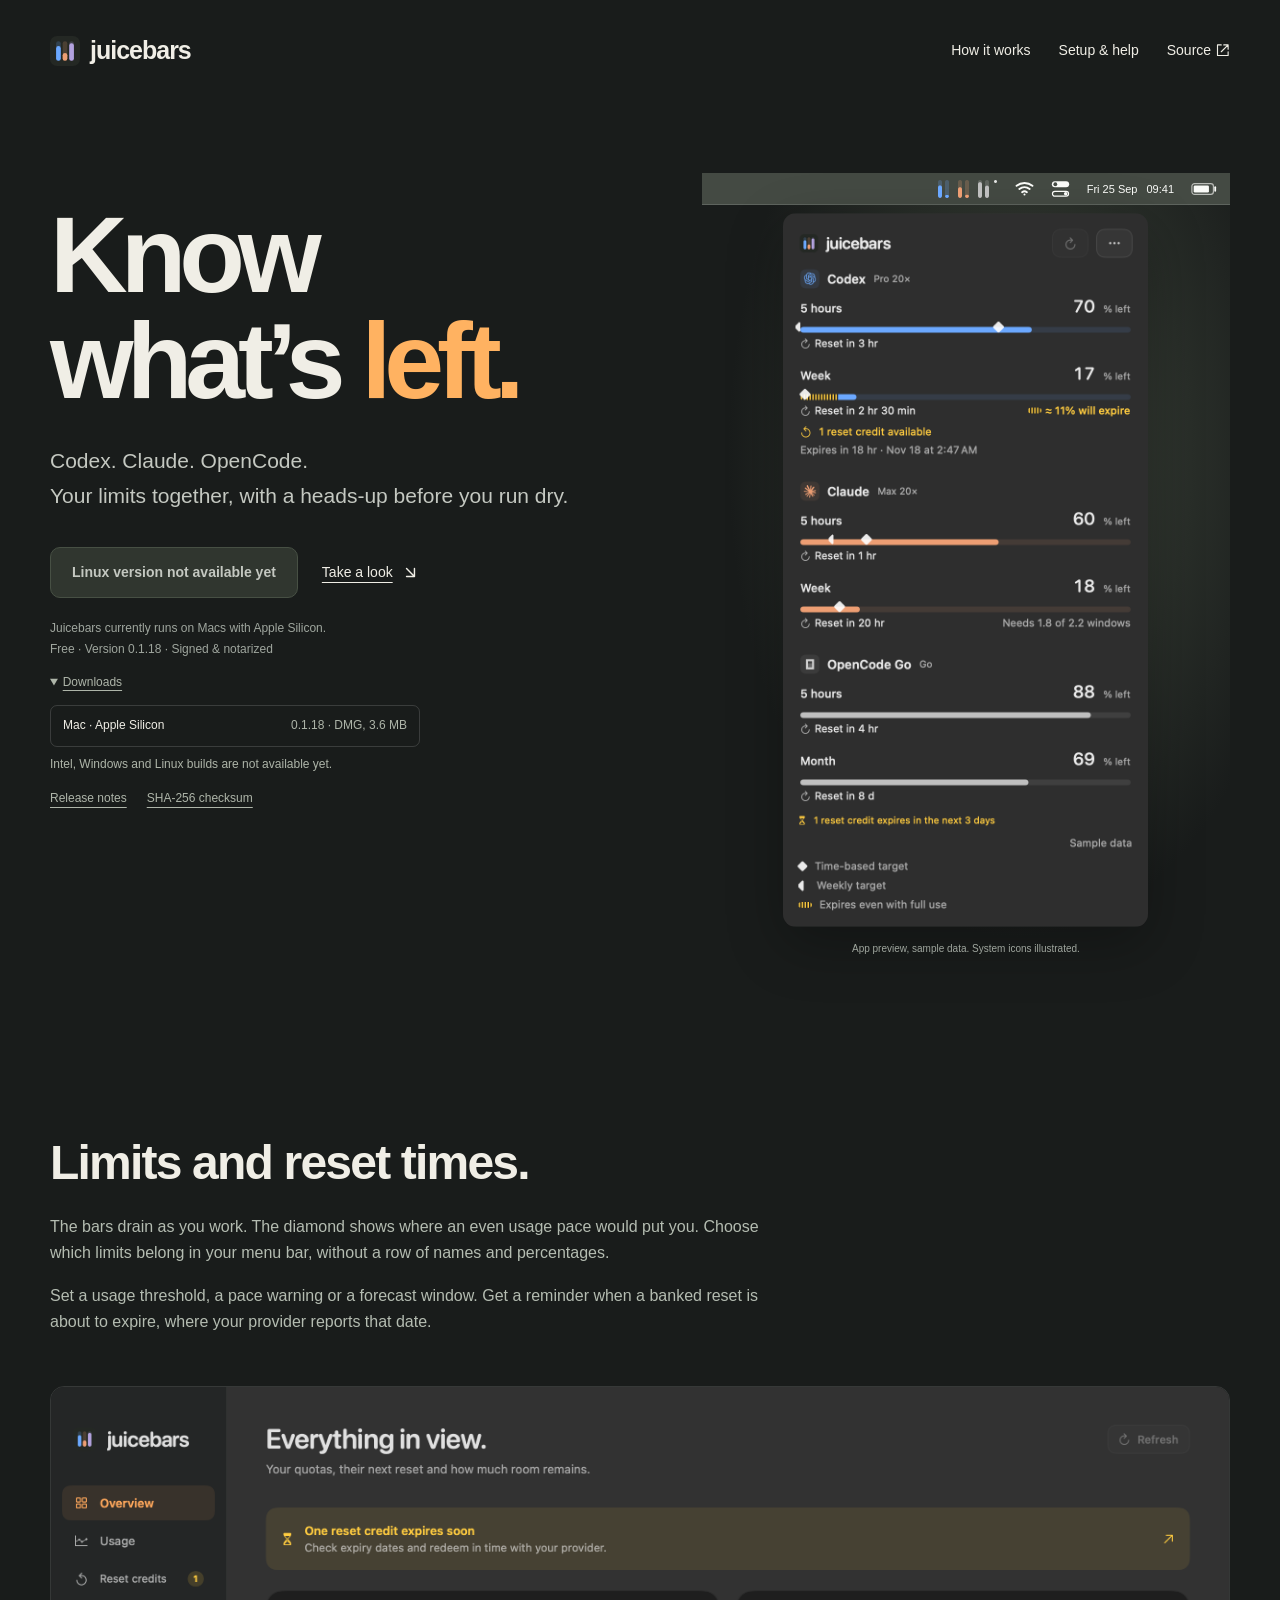
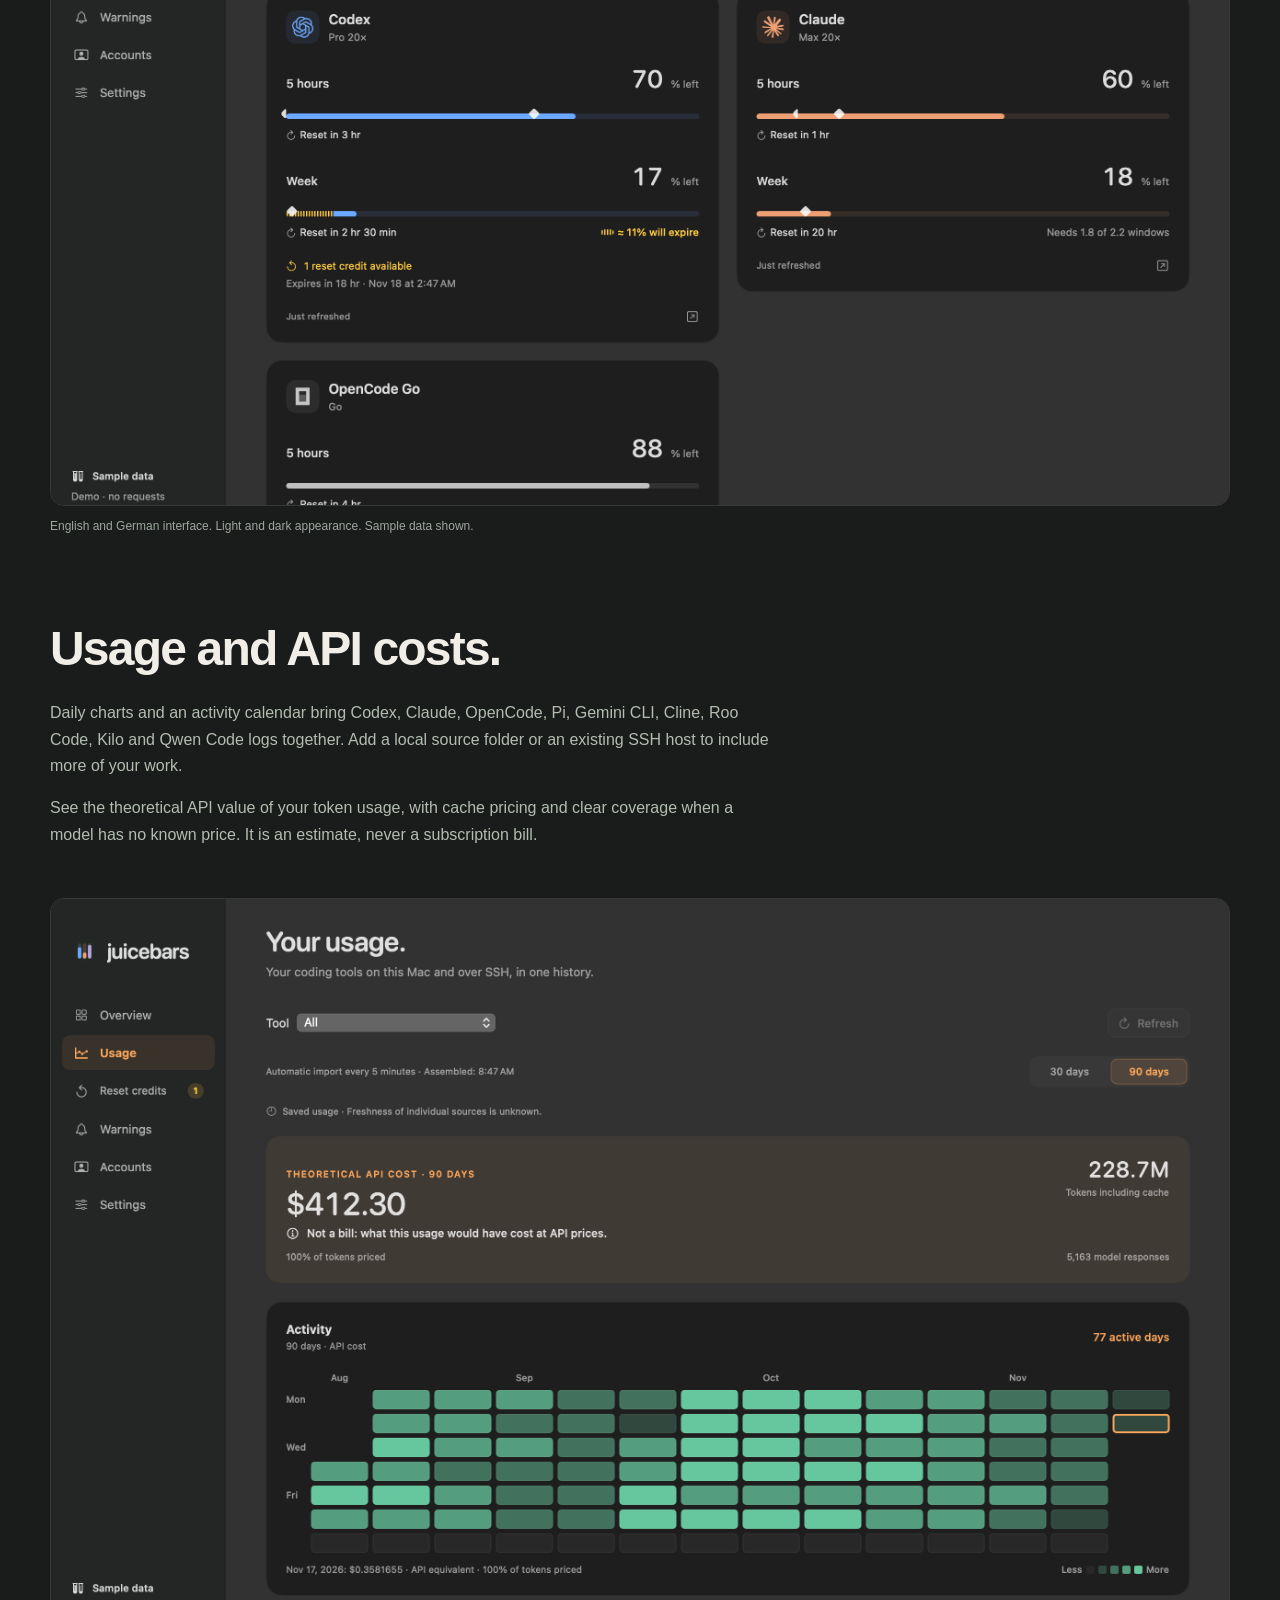
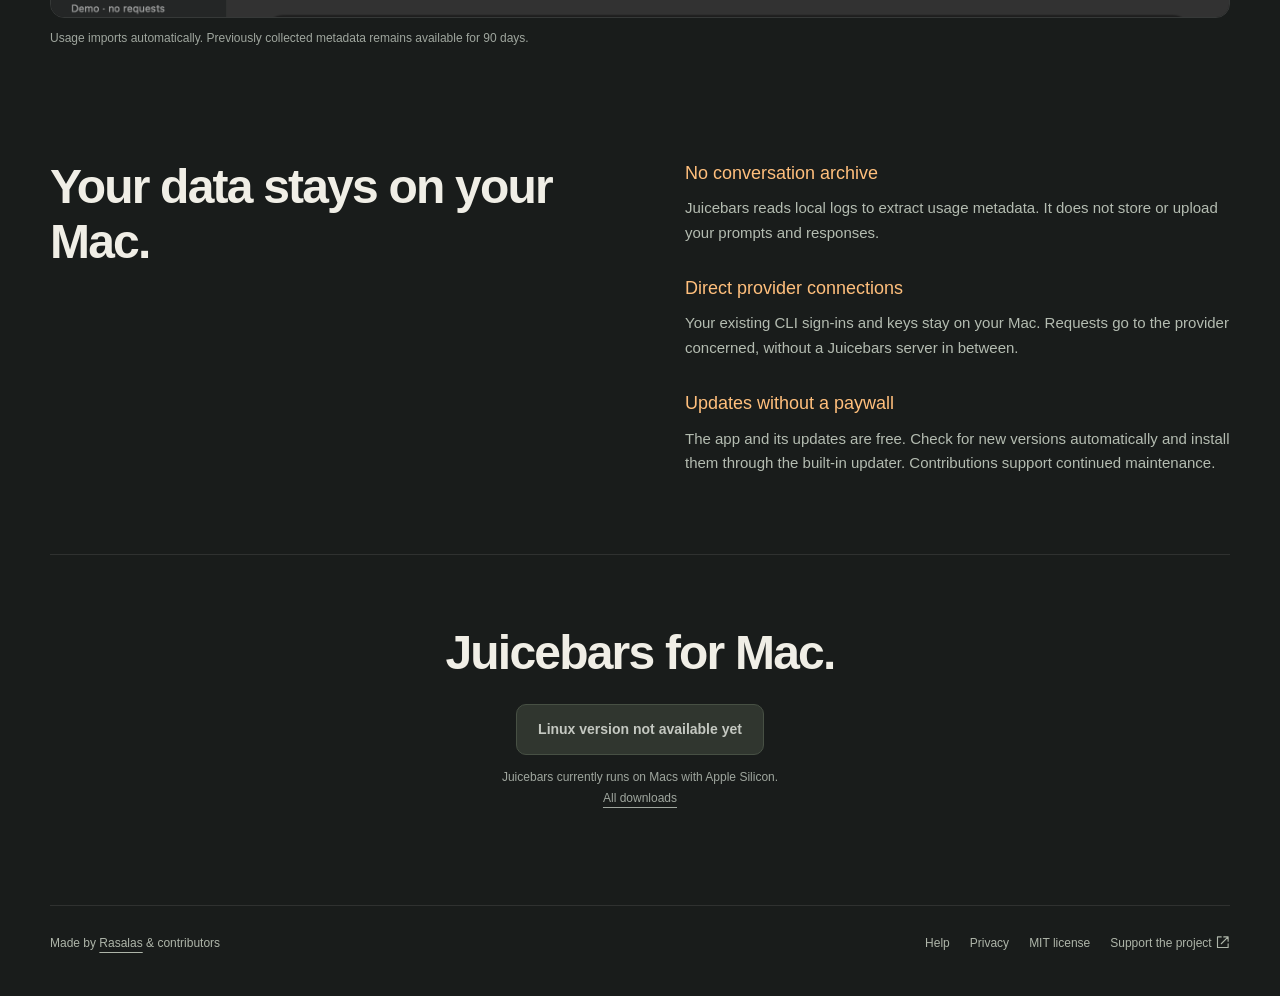
==== commit 0f59dc31: "Publish 0.1.18 downloads and update verification" ====
--- a/site/index.html
+++ b/site/index.html
@@ -12,7 +12,7 @@
 <header class="wrap"><a class="brand" href="./"><img src="assets/juicebar.svg?v=juicebars" alt="" width="30" height="30">juicebars</a><nav aria-label="Main"><a href="#how">How it works</a><a href="help.html">Setup & help</a><a href="https://github.com/Rasalas/juicebar">Source <svg class="icon" viewBox="0 0 24 24" fill="none" stroke="currentColor" stroke-width="1.8" stroke-linecap="round" stroke-linejoin="round" aria-hidden="true" focusable="false"><path d="M14 3h7v7m0-7L10 14"/><path d="M10 3H4v17h17v-6"/></svg></a></nav></header>
 <main id="main">
 <section class="hero wrap">
-<div class="intro"><h1>Know<br>what’s <em>left.</em></h1><p class="lead">Codex. Claude. OpenCode.<br>Your limits together, with a heads-up before you run dry.</p><div class="actions"><a class="button" data-download href="https://github.com/Rasalas/juicebar/releases/download/v0.1.17/Juicebar-0.1.17-macOS-arm64.dmg"><span data-download-label>Download for Mac</span> <svg class="icon" viewBox="0 0 24 24" fill="none" stroke="currentColor" stroke-width="1.8" stroke-linecap="round" stroke-linejoin="round" aria-hidden="true" focusable="false"><path d="M12 3v12m-5-5 5 5 5-5"/><path d="M5 15v5h14v-5"/></svg></a><a class="quiet" href="#how">Take a look <svg class="icon" viewBox="0 0 24 24" fill="none" stroke="currentColor" stroke-width="1.8" stroke-linecap="round" stroke-linejoin="round" aria-hidden="true" focusable="false"><path d="M7 7l10 10M7 17h10V7"/></svg></a></div><p class="small"><span data-download-status>Apple Silicon · macOS 14 or later</span><br>Free · Version 0.1.17 · Signed & notarized</p><details class="download-options"><summary>Downloads</summary><a href="https://github.com/Rasalas/juicebar/releases/download/v0.1.17/Juicebar-0.1.17-macOS-arm64.dmg">Mac · Apple Silicon <span>0.1.17 · DMG, 3.2 MB</span></a><p>Intel, Windows and Linux builds are not available yet.</p></details><p class="release-links"><a href="https://github.com/Rasalas/juicebar/releases/tag/v0.1.17">Release notes</a><a href="https://github.com/Rasalas/juicebar/releases/download/v0.1.17/SHA256SUMS.txt">SHA-256 checksum</a></p></div>
+<div class="intro"><h1>Know<br>what’s <em>left.</em></h1><p class="lead">Codex. Claude. OpenCode.<br>Your limits together, with a heads-up before you run dry.</p><div class="actions"><a class="button" data-download href="https://github.com/Rasalas/juicebar/releases/download/v0.1.18/Juicebar-0.1.18-macOS-arm64.dmg"><span data-download-label>Download for Mac</span> <svg class="icon" viewBox="0 0 24 24" fill="none" stroke="currentColor" stroke-width="1.8" stroke-linecap="round" stroke-linejoin="round" aria-hidden="true" focusable="false"><path d="M12 3v12m-5-5 5 5 5-5"/><path d="M5 15v5h14v-5"/></svg></a><a class="quiet" href="#how">Take a look <svg class="icon" viewBox="0 0 24 24" fill="none" stroke="currentColor" stroke-width="1.8" stroke-linecap="round" stroke-linejoin="round" aria-hidden="true" focusable="false"><path d="M7 7l10 10M7 17h10V7"/></svg></a></div><p class="small"><span data-download-status>Apple Silicon · macOS 14 or later</span><br>Free · Version 0.1.18 · Signed & notarized</p><details class="download-options"><summary>Downloads</summary><a href="https://github.com/Rasalas/juicebar/releases/download/v0.1.18/Juicebar-0.1.18-macOS-arm64.dmg">Mac · Apple Silicon <span>0.1.18 · DMG, 3.6 MB</span></a><p>Intel, Windows and Linux builds are not available yet.</p></details><p class="release-links"><a href="https://github.com/Rasalas/juicebar/releases/tag/v0.1.18">Release notes</a><a href="https://github.com/Rasalas/juicebar/releases/download/v0.1.18/SHA256SUMS.txt">SHA-256 checksum</a></p></div>
 <div class="hero-art"><div class="menubar" role="img" aria-label="Menu bar preview with actual Juicebars artwork. From right to left: battery, date and time, Control Center, Wi-Fi, and Juicebars's Codex, Claude and OpenCode quota bars.">
   <img height="44" width="126" class="menu-limits" src="assets/menu-limits.png" alt="">
   <svg class="system-icon wifi" viewBox="0 0 24 18" aria-hidden="true"><g fill="none" stroke="currentColor" stroke-width="2.4" stroke-linecap="round"><path d="M2 5a16 16 0 0 1 20 0M5.5 9a10.5 10.5 0 0 1 13 0M9 13a5 5 0 0 1 6 0"/></g><circle cx="12" cy="16" r="1.3" fill="currentColor"/></svg>
@@ -24,7 +24,7 @@
 <section id="how" class="wrap feature"><div><h2>Limits and reset times.</h2><p>The bars drain as you work. The diamond shows where an even usage pace would put you. Choose which limits belong in your menu bar, without a row of names and percentages.</p><p>Set a usage threshold, a pace warning or a forecast window. Get a reminder when a banked reset is about to expire, where your provider reports that date.</p></div><figure class="wide"><img height="1600" width="2560" src="assets/overview.png" loading="lazy" alt="Juicebars overview showing Codex and Claude quotas side by side, plus an expiring reset warning."><figcaption>English and German interface. Light and dark appearance. Sample data shown.</figcaption></figure></section>
 <section class="wrap feature"><div><h2>Usage and API costs.</h2><p>Daily charts and an activity calendar bring Codex, Claude, OpenCode, Pi, Gemini CLI, Cline, Roo Code, Kilo and Qwen Code logs together. Add a local source folder or an existing SSH host to include more of your work.</p><p>See the theoretical API value of your token usage, with cache pricing and clear coverage when a model has no known price. It is an estimate, never a subscription bill.</p></div><figure class="wide"><img height="1600" width="2560" src="assets/usage.png" loading="lazy" alt="Usage dashboard with theoretical API costs, activity calendar and daily usage chart."><figcaption>Usage imports automatically. Previously collected metadata remains available for 90 days.</figcaption></figure></section>
 <section class="wrap details"><div><h2>Your data stays on your Mac.</h2></div><dl><dt>No conversation archive</dt><dd>Juicebars reads local logs to extract usage metadata. It does not store or upload your prompts and responses.</dd><dt>Direct provider connections</dt><dd>Your existing CLI sign-ins and keys stay on your Mac. Requests go to the provider concerned, without a Juicebars server in between.</dd><dt>Updates without a paywall</dt><dd>The app and its updates are free. Check for new versions automatically and install them through the built-in updater. Contributions support continued maintenance.</dd></dl></section>
-<section class="wrap last"><h2>Juicebars for Mac.</h2><a class="button" data-download href="https://github.com/Rasalas/juicebar/releases/download/v0.1.17/Juicebar-0.1.17-macOS-arm64.dmg"><span data-download-label>Download for Mac</span> <svg class="icon" viewBox="0 0 24 24" fill="none" stroke="currentColor" stroke-width="1.8" stroke-linecap="round" stroke-linejoin="round" aria-hidden="true" focusable="false"><path d="M12 3v12m-5-5 5 5 5-5"/><path d="M5 15v5h14v-5"/></svg></a><p class="small"><span data-download-status>Apple Silicon · macOS 14 or later</span><br><a href="#main">All downloads</a></p></section>
+<section class="wrap last"><h2>Juicebars for Mac.</h2><a class="button" data-download href="https://github.com/Rasalas/juicebar/releases/download/v0.1.18/Juicebar-0.1.18-macOS-arm64.dmg"><span data-download-label>Download for Mac</span> <svg class="icon" viewBox="0 0 24 24" fill="none" stroke="currentColor" stroke-width="1.8" stroke-linecap="round" stroke-linejoin="round" aria-hidden="true" focusable="false"><path d="M12 3v12m-5-5 5 5 5-5"/><path d="M5 15v5h14v-5"/></svg></a><p class="small"><span data-download-status>Apple Silicon · macOS 14 or later</span><br><a href="#main">All downloads</a></p></section>
 </main>
 <footer class="wrap"><span>Made by <a href="https://github.com/Rasalas">Rasalas</a> & contributors</span><nav aria-label="Footer"><a href="help.html">Help</a><a href="https://github.com/Rasalas/juicebar/blob/main/PRIVACY.md">Privacy</a><a href="https://github.com/Rasalas/juicebar/blob/main/LICENSE">MIT license</a><a href="https://github.com/sponsors/Rasalas">Support the project <svg class="icon" viewBox="0 0 24 24" fill="none" stroke="currentColor" stroke-width="1.8" stroke-linecap="round" stroke-linejoin="round" aria-hidden="true" focusable="false"><path d="M14 3h7v7m0-7L10 14"/><path d="M10 3H4v17h17v-6"/></svg></a></nav></footer>
 </body></html>
